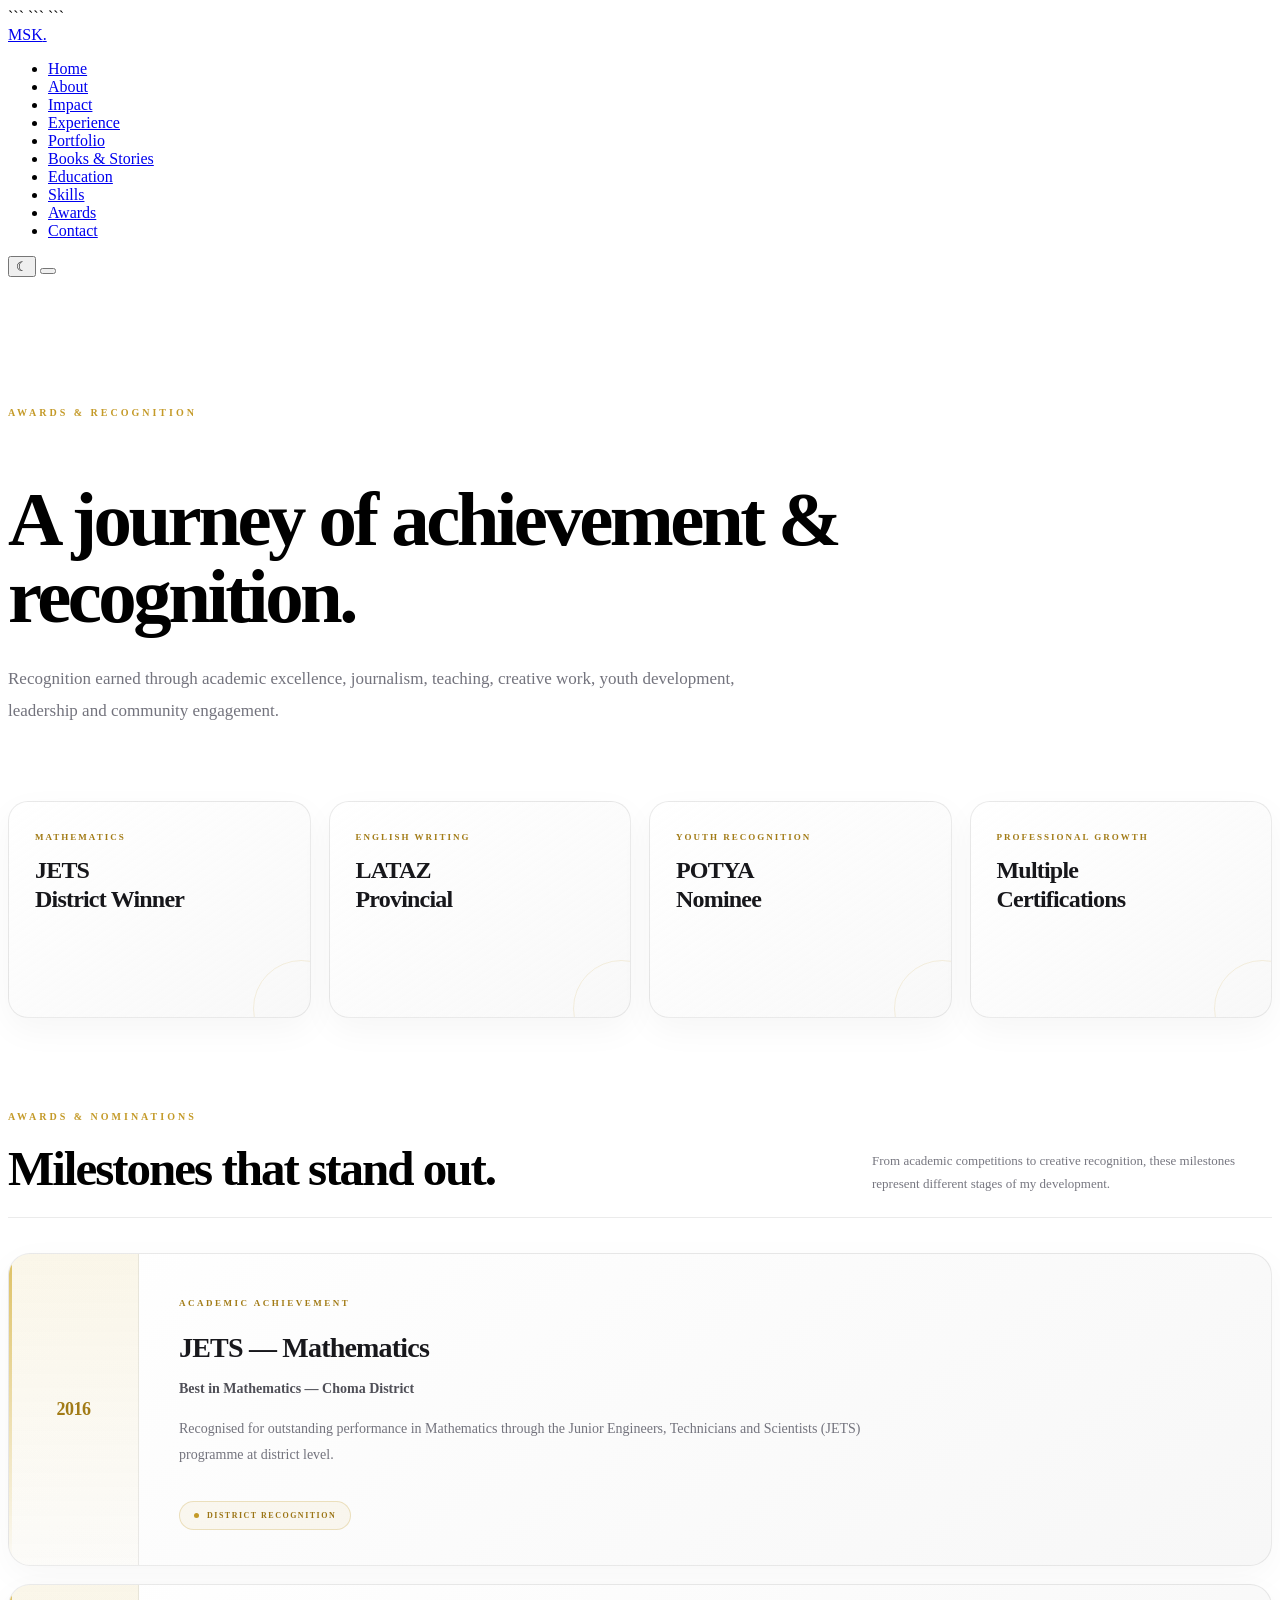
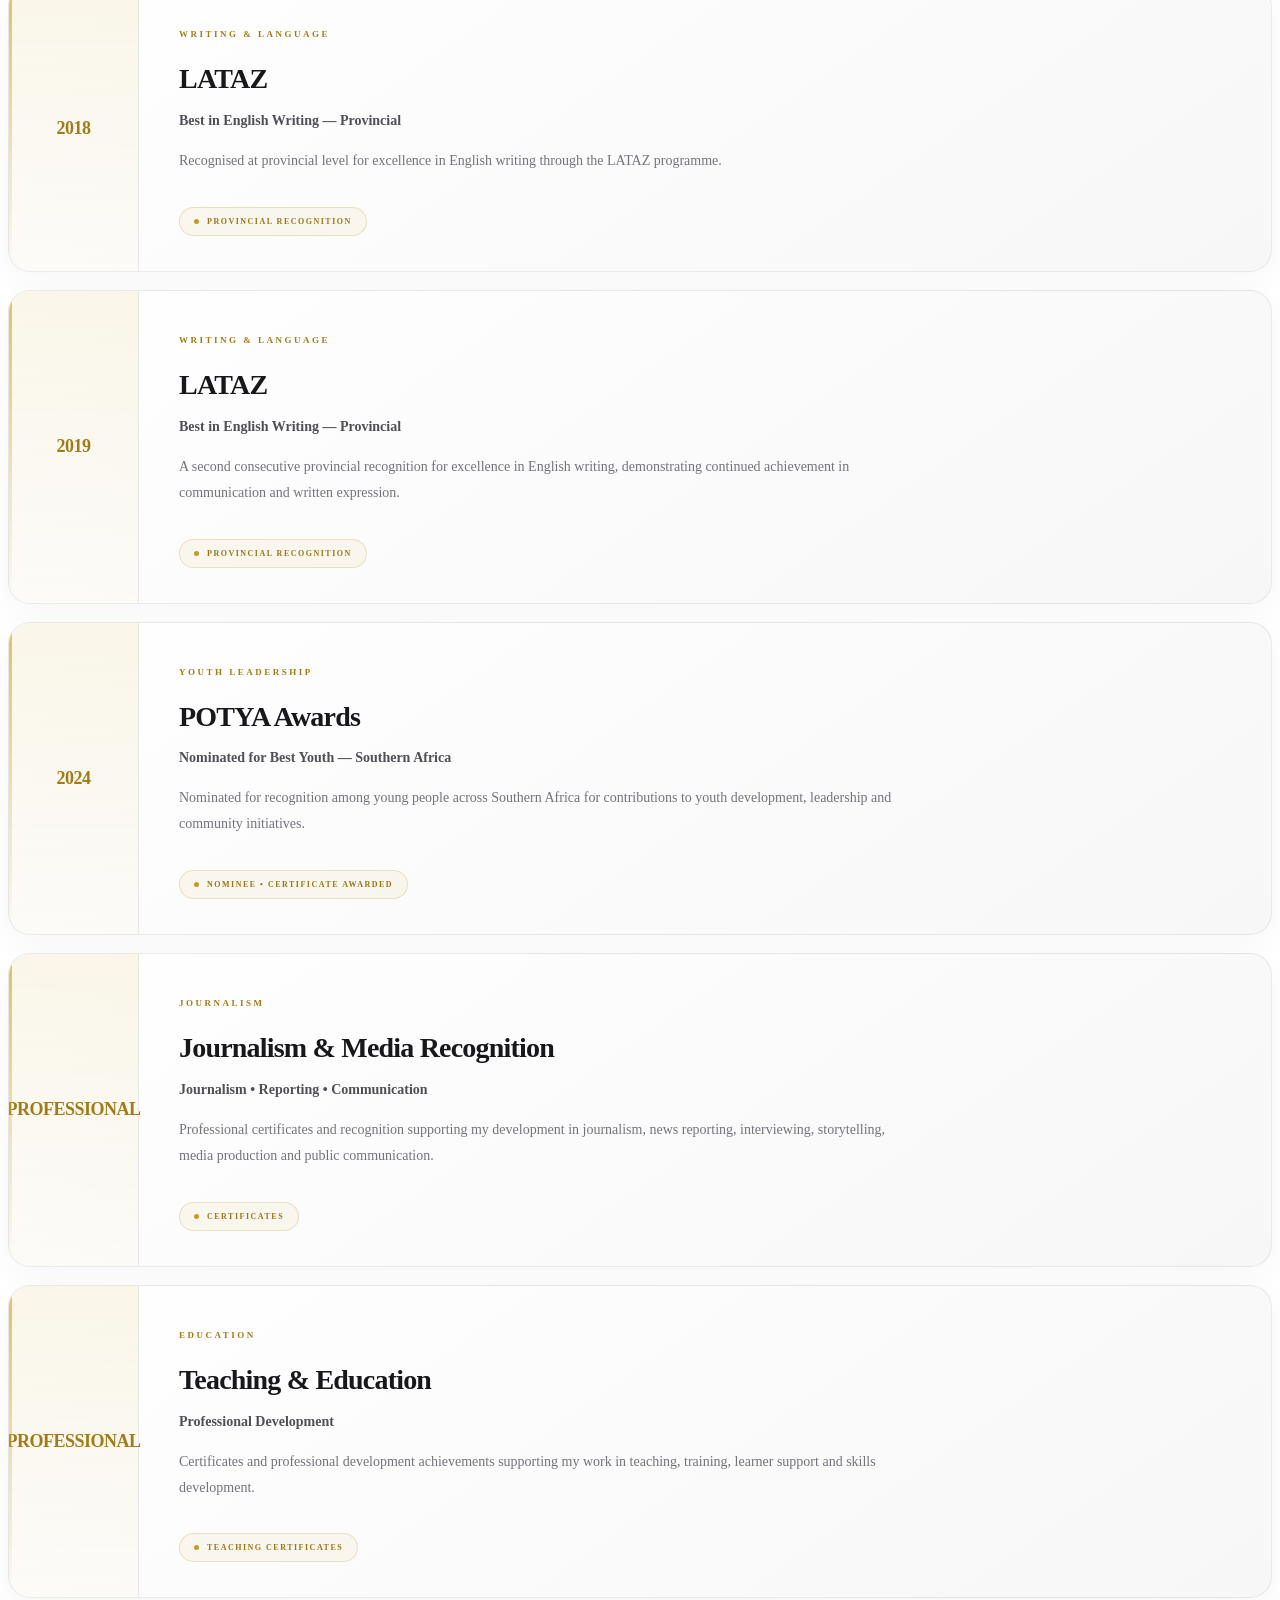
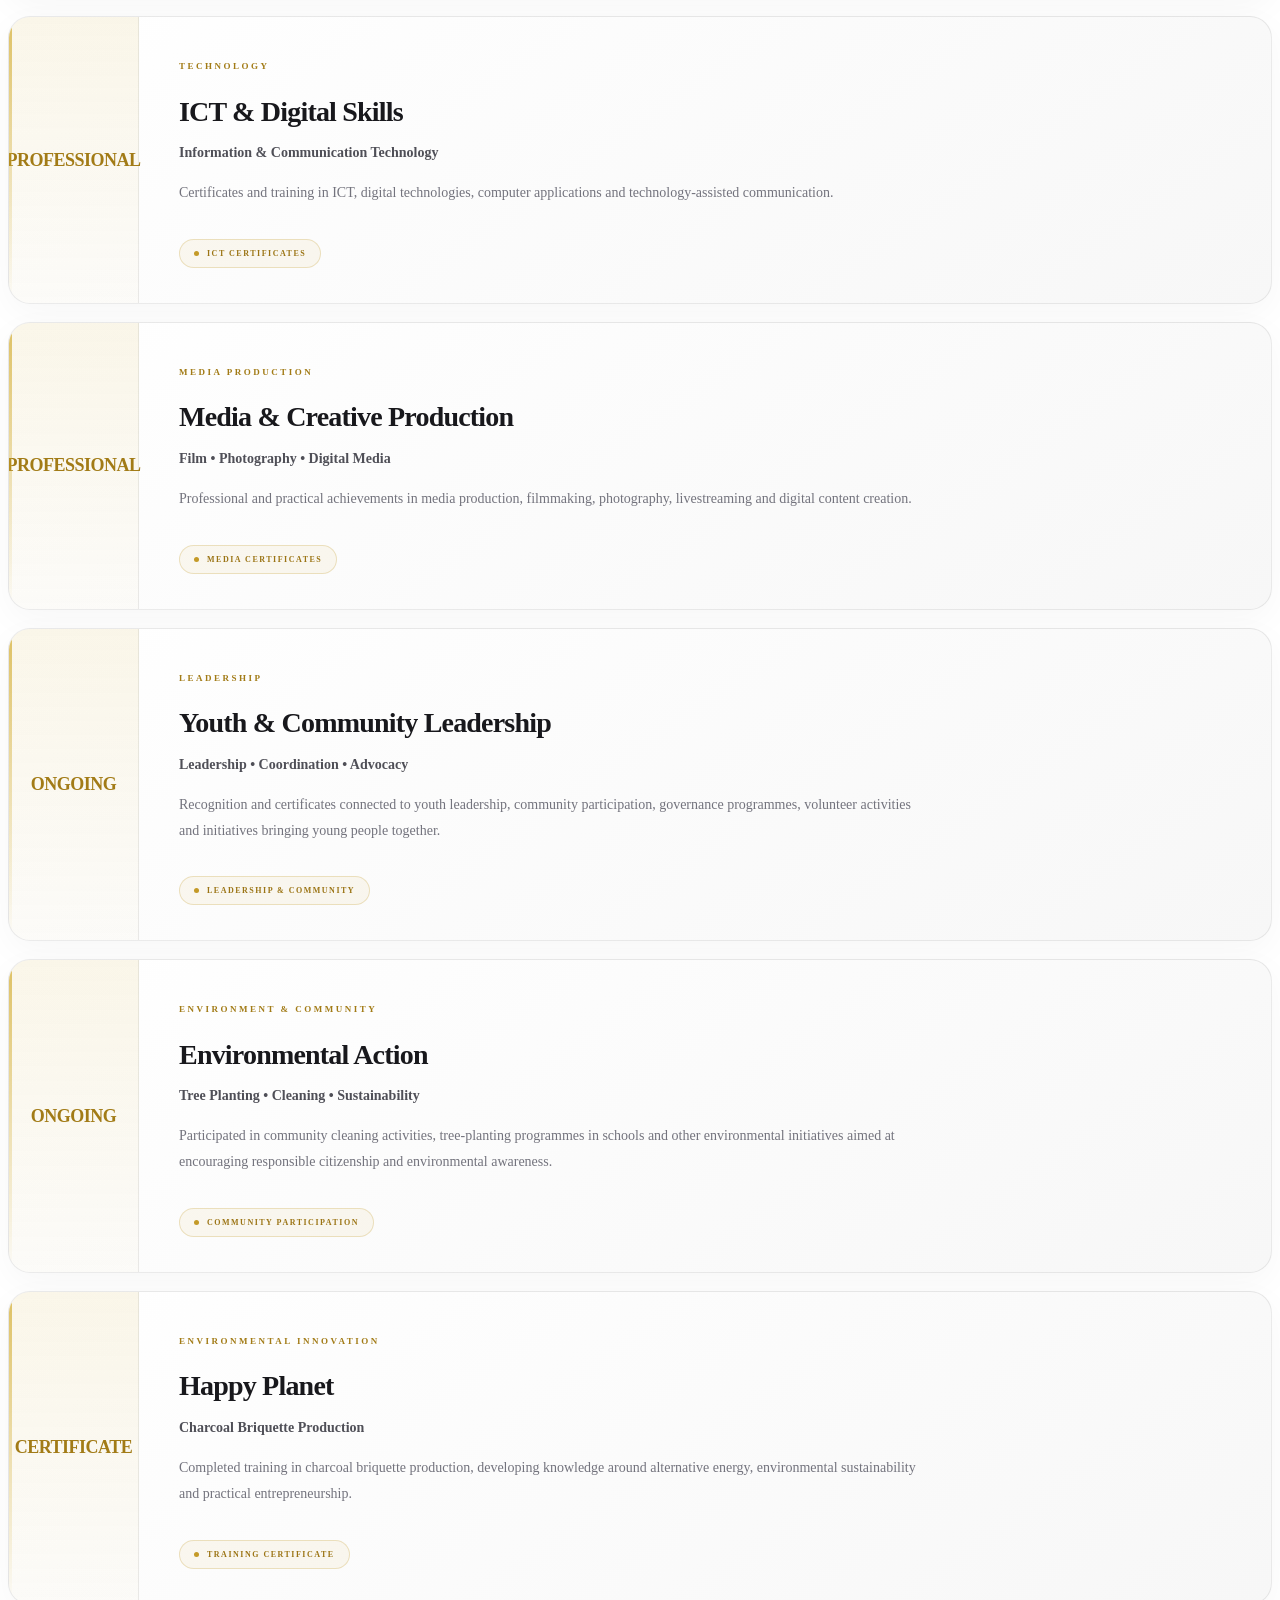
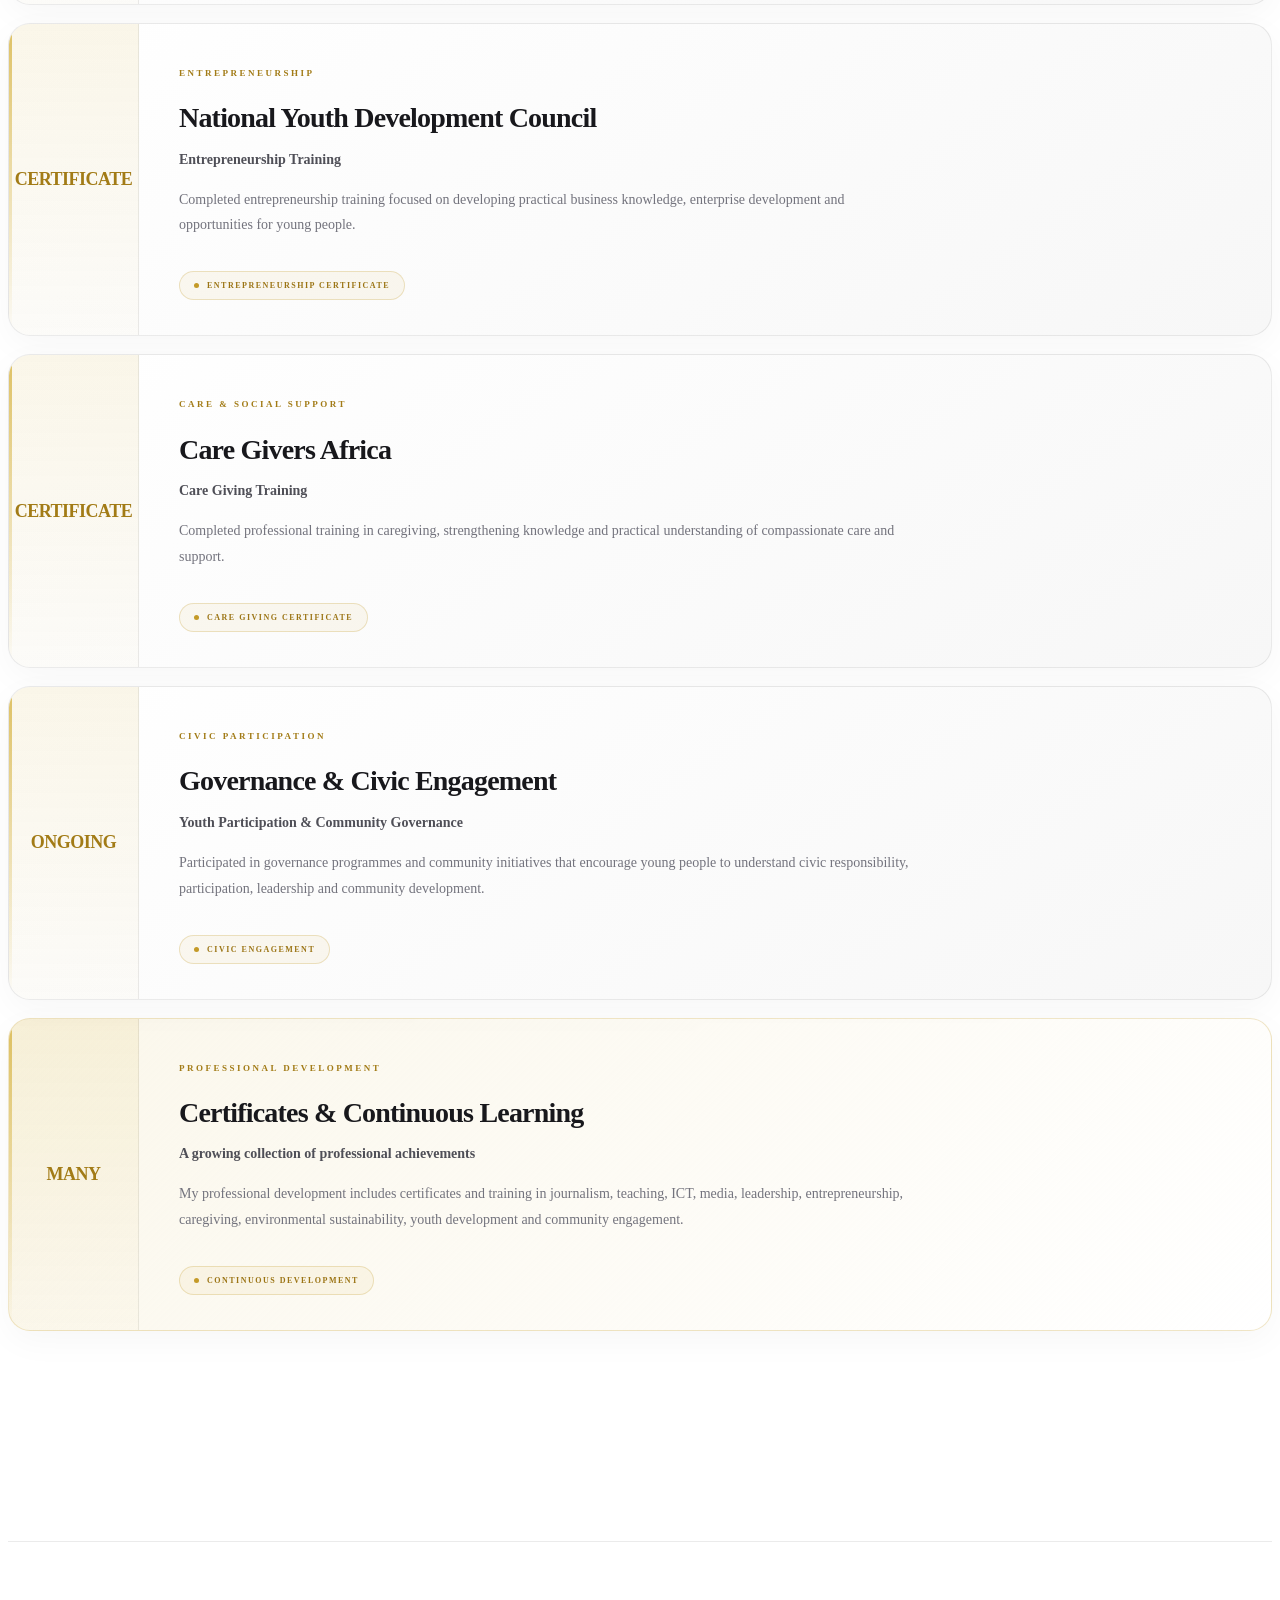
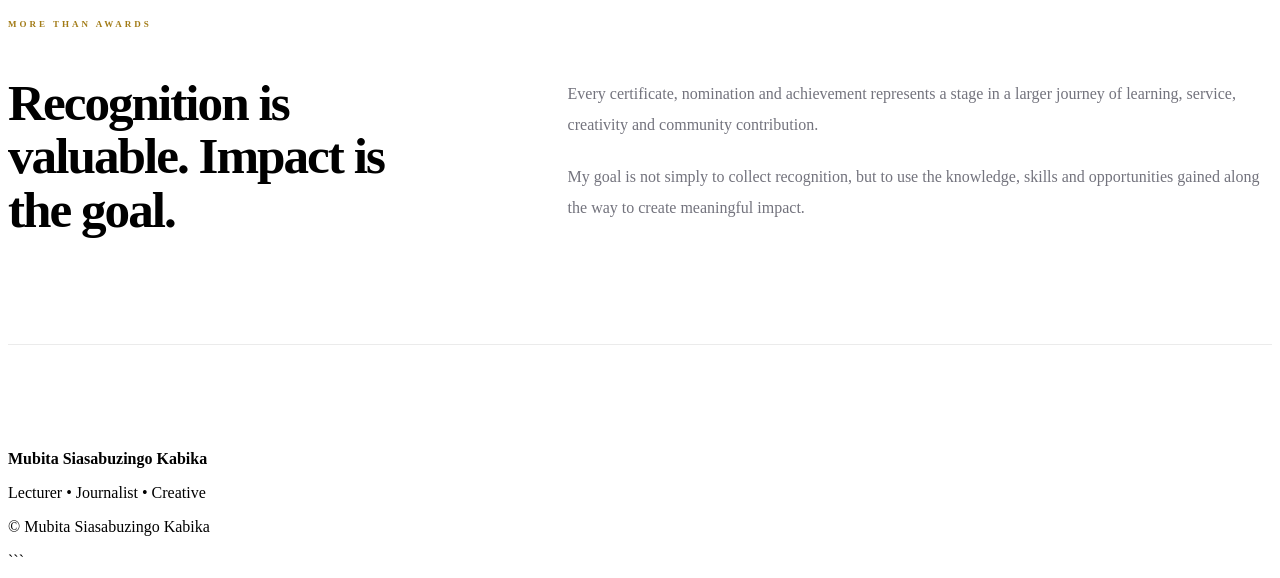
==== awards.html @ c1e5a8b1 "Add files via upload" ====
<!DOCTYPE html>

<html lang="en">

<head>

```
<meta charset="UTF-8">

<meta name="viewport" content="width=device-width, initial-scale=1.0">

<meta
    name="description"
    content="Awards, recognition, certifications and achievements of Mubita Siasabuzingo Kabika."
>

<meta
    name="author"
    content="Mubita Siasabuzingo Kabika"
>

<title>Awards & Recognition | Mubita Siasabuzingo Kabika</title>

<link rel="stylesheet" href="css/style.css">

<style>

    /* =====================================================
       AWARDS PAGE
    ===================================================== */

    .awards-page {
        padding-top: 120px;
        padding-bottom: 100px;
    }


    /* =====================================================
       INTRODUCTION
    ===================================================== */

    .awards-page .section-heading {
        max-width: 920px;
        margin-bottom: 75px;
    }

    .awards-page .section-label {
        color: #c49a28;
        font-size: 10px;
        font-weight: 800;
        letter-spacing: 3px;
        text-transform: uppercase;
        margin-bottom: 18px;
    }

    .awards-page h1 {
        max-width: 850px;
        font-size: clamp(46px, 6vw, 78px);
        line-height: 1;
        letter-spacing: -3.5px;
        margin-bottom: 28px;
    }

    .awards-page .page-intro {
        max-width: 730px;
        color: #73737d;
        font-size: 17px;
        line-height: 1.85;
    }


    /* =====================================================
       ACHIEVEMENT SUMMARY
    ===================================================== */

    .achievement-summary {
        display: grid;
        grid-template-columns: repeat(4, minmax(0, 1fr));
        gap: 18px;
        margin-bottom: 90px;
    }

    .achievement-stat {
        position: relative;
        overflow: hidden;
        padding: 30px 26px;
        min-height: 155px;

        border: 1px solid rgba(0, 0, 0, 0.08);
        border-radius: 20px;

        background:
            linear-gradient(
                145deg,
                rgba(255, 255, 255, 0.95),
                rgba(246, 246, 246, 0.75)
            );

        box-shadow: 0 12px 35px rgba(0, 0, 0, 0.04);

        transition:
            transform 0.35s ease,
            border-color 0.35s ease,
            box-shadow 0.35s ease;
    }

    .achievement-stat:hover {
        transform: translateY(-6px);

        border-color: rgba(196, 154, 40, 0.35);

        box-shadow: 0 20px 45px rgba(0, 0, 0, 0.08);
    }

    .achievement-stat::after {
        content: "";

        position: absolute;

        width: 95px;
        height: 95px;

        right: -40px;
        bottom: -40px;

        border-radius: 50%;

        border: 1px solid rgba(196, 154, 40, 0.14);
    }

    .achievement-stat span {
        display: block;

        color: #a27b16;

        font-size: 9px;
        font-weight: 800;

        letter-spacing: 2px;
        text-transform: uppercase;

        margin-bottom: 14px;
    }

    .achievement-stat strong {
        display: block;

        color: #17171b;

        font-size: 24px;
        line-height: 1.2;

        letter-spacing: -0.8px;
    }


    /* =====================================================
       SECTION HEADING
    ===================================================== */

    .award-section-heading {
        display: flex;

        justify-content: space-between;
        align-items: flex-end;

        gap: 35px;

        margin-bottom: 35px;
        padding-bottom: 22px;

        border-bottom: 1px solid rgba(0, 0, 0, 0.08);
    }

    .award-section-heading h2 {
        font-size: clamp(31px, 4vw, 49px);

        line-height: 1.05;
        letter-spacing: -2px;

        margin: 0;
    }

    .award-section-heading p {
        max-width: 400px;

        color: #777780;

        font-size: 13px;
        line-height: 1.7;

        margin: 0;
    }


    /* =====================================================
       AWARDS LIST
    ===================================================== */

    .awards-list {
        display: grid;

        gap: 18px;

        margin-bottom: 20px;
    }


    /* =====================================================
       AWARD CARD
    ===================================================== */

    .award-card {
        position: relative;

        display: grid;

        grid-template-columns: 130px 1fr;

        overflow: hidden;

        border: 1px solid rgba(0, 0, 0, 0.08);

        border-radius: 22px;

        background:
            linear-gradient(
                145deg,
                #ffffff,
                #f7f7f7
            );

        box-shadow:
            0 10px 35px rgba(0, 0, 0, 0.035);

        transition:
            transform 0.35s ease,
            border-color 0.35s ease,
            box-shadow 0.35s ease;
    }

    .award-card::before {
        content: "";

        position: absolute;

        top: 0;
        left: 0;

        width: 3px;
        height: 100%;

        background:
            linear-gradient(
                to bottom,
                #d4af37,
                transparent
            );

        opacity: 0.75;
    }

    .award-card:hover {
        transform: translateY(-5px);

        border-color: rgba(196, 154, 40, 0.35);

        box-shadow:
            0 22px 55px rgba(0, 0, 0, 0.09);
    }


    /* =====================================================
       YEAR
    ===================================================== */

    .award-year {
        display: flex;

        align-items: center;
        justify-content: center;

        min-height: 230px;

        padding: 25px;

        color: #a27b16;

        font-size: 18px;
        font-weight: 800;

        letter-spacing: -0.5px;

        text-align: center;

        border-right: 1px solid rgba(0, 0, 0, 0.07);

        background:
            linear-gradient(
                180deg,
                rgba(212, 175, 55, 0.11),
                rgba(212, 175, 55, 0.025)
            );
    }


    /* =====================================================
       AWARD CONTENT
    ===================================================== */

    .award-content {
        padding: 35px 40px;
    }

    .award-content .section-label {
        color: #a27b16;

        font-size: 9px;
        font-weight: 800;

        letter-spacing: 2.5px;
        text-transform: uppercase;

        margin-bottom: 13px;
    }

    .award-content h2 {
        color: #18181c;

        font-size: 28px;
        line-height: 1.2;

        letter-spacing: -0.8px;

        margin-bottom: 8px;
    }

    .award-content h3 {
        color: #4f4f57;

        font-size: 14px;
        font-weight: 650;

        line-height: 1.5;

        margin-bottom: 17px;
    }

    .award-content p:not(.section-label) {
        max-width: 740px;

        color: #73737d;

        font-size: 14px;
        line-height: 1.85;
    }


    /* =====================================================
       BADGE
    ===================================================== */

    .award-badge {
        display: inline-flex;

        align-items: center;
        gap: 8px;

        margin-top: 19px;
        padding: 9px 14px;

        border-radius: 50px;

        border: 1px solid rgba(196, 154, 40, 0.25);

        background: rgba(212, 175, 55, 0.07);

        color: #9b7414;

        font-size: 8px;
        font-weight: 800;

        letter-spacing: 1.5px;
        text-transform: uppercase;
    }

    .award-badge::before {
        content: "";

        width: 5px;
        height: 5px;

        border-radius: 50%;

        background: #c49a28;
    }


    /* =====================================================
       HIGHLIGHT CARD
    ===================================================== */

    .award-card-highlight {
        border-color: rgba(196, 154, 40, 0.25);

        background:
            linear-gradient(
                135deg,
                rgba(212, 175, 55, 0.10),
                #ffffff
            );
    }


    /* =====================================================
       ACHIEVEMENT STATEMENT
    ===================================================== */

    .achievement-statement {
        padding-top: 90px;
        padding-bottom: 105px;
    }

    .achievement-statement-inner {
        display: grid;

        grid-template-columns: 0.8fr 1.2fr;

        gap: 90px;

        padding: 65px 0;

        border-top: 1px solid rgba(0, 0, 0, 0.08);

        border-bottom: 1px solid rgba(0, 0, 0, 0.08);
    }

    .achievement-statement .section-label {
        color: #a27b16;

        font-size: 9px;
        font-weight: 800;

        letter-spacing: 3px;

        text-transform: uppercase;

        margin-bottom: 18px;
    }

    .achievement-statement h2 {
        max-width: 440px;

        font-size: clamp(35px, 4vw, 54px);

        line-height: 1.05;

        letter-spacing: -2px;
    }

    .achievement-statement-inner > div:last-child {
        align-self: center;
    }

    .achievement-statement-inner p {
        color: #73737d;

        font-size: 16px;
        line-height: 1.9;

        margin-bottom: 22px;
    }

    .achievement-statement-inner p:last-child {
        margin-bottom: 0;
    }


    /* =====================================================
       DARK MODE
    ===================================================== */

    body.dark-mode .awards-page .page-intro,
    body.dark-mode .award-section-heading p,
    body.dark-mode .achievement-statement-inner p {
        color: #a1a1aa;
    }

    body.dark-mode .achievement-stat {
        border-color: rgba(255, 255, 255, 0.08);

        background:
            linear-gradient(
                145deg,
                rgba(255, 255, 255, 0.055),
                rgba(255, 255, 255, 0.012)
            );

        box-shadow: none;
    }

    body.dark-mode .achievement-stat strong {
        color: #ffffff;
    }

    body.dark-mode .award-section-heading {
        border-bottom-color: rgba(255, 255, 255, 0.08);
    }

    body.dark-mode .award-card {
        border-color: rgba(255, 255, 255, 0.08);

        background:
            linear-gradient(
                145deg,
                rgba(255, 255, 255, 0.05),
                rgba(255, 255, 255, 0.012)
            );

        box-shadow: none;
    }

    body.dark-mode .award-card:hover {
        border-color: rgba(212, 175, 55, 0.35);

        box-shadow:
            0 20px 60px rgba(0, 0, 0, 0.25);
    }

    body.dark-mode .award-year {
        border-right-color: rgba(255, 255, 255, 0.07);

        background:
            linear-gradient(
                180deg,
                rgba(212, 175, 55, 0.09),
                rgba(212, 175, 55, 0.015)
            );
    }

    body.dark-mode .award-content h2 {
        color: #ffffff;
    }

    body.dark-mode .award-content h3 {
        color: #d7d7dc;
    }

    body.dark-mode .award-content p:not(.section-label) {
        color: #9999a3;
    }

    body.dark-mode .award-card-highlight {
        background:
            linear-gradient(
                135deg,
                rgba(212, 175, 55, 0.09),
                rgba(255, 255, 255, 0.025)
            );
    }

    body.dark-mode .achievement-statement-inner {
        border-color: rgba(255, 255, 255, 0.08);
    }


    /* =====================================================
       TABLET
    ===================================================== */

    @media (max-width: 950px) {

        .achievement-summary {
            grid-template-columns: repeat(2, minmax(0, 1fr));
        }

        .achievement-statement-inner {
            grid-template-columns: 1fr;

            gap: 40px;
        }

    }


    /* =====================================================
       MOBILE
    ===================================================== */

    @media (max-width: 680px) {

        .awards-page {
            padding-top: 80px;
            padding-bottom: 60px;
        }

        .awards-page .section-heading {
            margin-bottom: 55px;
        }

        .awards-page h1 {
            font-size: 44px;
            line-height: 1.05;
            letter-spacing: -2.5px;
        }

        .awards-page .page-intro {
            font-size: 15px;
            line-height: 1.8;
        }


        /* Summary */

        .achievement-summary {
            grid-template-columns: 1fr;

            gap: 14px;

            margin-bottom: 65px;
        }

        .achievement-stat {
            min-height: auto;
        }


        /* Section heading */

        .award-section-heading {
            display: block;

            margin-bottom: 25px;
        }

        .award-section-heading h2 {
            font-size: 34px;
        }

        .award-section-heading p {
            margin-top: 15px;
        }


        /* Cards */

        .award-card {
            grid-template-columns: 1fr;

            border-radius: 18px;
        }

        .award-year {
            min-height: auto;

            justify-content: flex-start;

            padding: 17px 25px;

            text-align: left;

            border-right: none;

            border-bottom:
                1px solid rgba(0, 0, 0, 0.07);
        }

        body.dark-mode .award-year {
            border-bottom-color:
                rgba(255, 255, 255, 0.07);
        }

        .award-content {
            padding: 28px 25px;
        }

        .award-content h2 {
            font-size: 24px;
        }

        .award-content h3 {
            font-size: 13px;
        }

        .award-content p:not(.section-label) {
            font-size: 14px;
            line-height: 1.8;
        }


        /* Statement */

        .achievement-statement {
            padding-top: 60px;
            padding-bottom: 70px;
        }

        .achievement-statement-inner {
            padding: 45px 0;

            gap: 35px;
        }

    }


    /* =====================================================
       SMALL PHONES
    ===================================================== */

    @media (max-width: 480px) {

        .awards-page h1 {
            font-size: 39px;
        }

        .awards-page .section-label {
            font-size: 9px;
            letter-spacing: 2.5px;
        }

        .achievement-stat {
            padding: 27px 22px;
        }

        .achievement-stat strong {
            font-size: 22px;
        }

        .award-content {
            padding: 25px 21px;
        }

        .award-content h2 {
            font-size: 22px;
        }

        .award-content p:not(.section-label) {
            font-size: 13px;
        }

        .award-badge {
            max-width: 100%;
            font-size: 7px;
        }

        .achievement-statement h2 {
            font-size: 37px;
        }

        .achievement-statement-inner p {
            font-size: 14px;
        }

    }

</style>
```

</head>

<body>

```
<!-- =====================================================
     HEADER / NAVIGATION
===================================================== -->

<header class="header">

    <nav class="navbar">

        <a href="index.html" class="logo">
            MSK<span>.</span>
        </a>


        <ul class="nav-links" id="navLinks">

            <li>
                <a href="index.html">
                    Home
                </a>
            </li>

            <li>
                <a href="about.html">
                    About
                </a>
            </li>

            <li>
                <a href="impact.html">
                    Impact
                </a>
            </li>

            <li>
                <a href="experience.html">
                    Experience
                </a>
            </li>

            <li>
                <a href="portfolio.html">
                    Portfolio
                </a>
            </li>

            <li>
                <a href="books.html">
                    Books &amp; Stories
                </a>
            </li>

            <li>
                <a href="education.html">
                    Education
                </a>
            </li>

            <li>
                <a href="skills.html">
                    Skills
                </a>
            </li>

            <li>
                <a
                    href="awards.html"
                    class="active"
                >
                    Awards
                </a>
            </li>

            <li>
                <a href="contact.html">
                    Contact
                </a>
            </li>

        </ul>


        <!-- DARK / LIGHT MODE -->

        <button
            id="themeToggle"
            class="theme-toggle"
            type="button"
            aria-label="Switch to dark mode"
            title="Switch to dark mode"
        >

            <span
                id="themeIcon"
                aria-hidden="true"
            >☾</span>

        </button>


        <!-- MOBILE MENU -->

        <button
            class="menu-toggle"
            id="menuToggle"
            type="button"
            aria-label="Open navigation menu"
            aria-expanded="false"
        >

            <span></span>
            <span></span>
            <span></span>

        </button>

    </nav>

</header>



<!-- =====================================================
     MAIN CONTENT
===================================================== -->

<main>


    <!-- =================================================
         AWARDS INTRO
    ================================================== -->

    <section class="section awards-page">

        <div class="section-heading">

            <p class="section-label">
                AWARDS &amp; RECOGNITION
            </p>

            <h1>
                A journey of
                achievement &amp; recognition.
            </h1>

            <p class="page-intro">
                Recognition earned through academic
                excellence, journalism, teaching, creative
                work, youth development, leadership and
                community engagement.
            </p>

        </div>


        <!-- ACHIEVEMENT SUMMARY -->

        <div class="achievement-summary">

            <div class="achievement-stat">

                <span>
                    Mathematics
                </span>

                <strong>
                    JETS
                    <br>
                    District Winner
                </strong>

            </div>


            <div class="achievement-stat">

                <span>
                    English Writing
                </span>

                <strong>
                    LATAZ
                    <br>
                    Provincial
                </strong>

            </div>


            <div class="achievement-stat">

                <span>
                    Youth Recognition
                </span>

                <strong>
                    POTYA
                    <br>
                    Nominee
                </strong>

            </div>


            <div class="achievement-stat">

                <span>
                    Professional Growth
                </span>

                <strong>
                    Multiple
                    <br>
                    Certifications
                </strong>

            </div>

        </div>


        <!-- AWARDS SECTION HEADING -->

        <div class="award-section-heading">

            <div>

                <p class="section-label">
                    AWARDS &amp; NOMINATIONS
                </p>

                <h2>
                    Milestones that stand out.
                </h2>

            </div>

            <p>
                From academic competitions to creative
                recognition, these milestones represent
                different stages of my development.
            </p>

        </div>


        <!-- AWARDS -->

        <div class="awards-list">


            <!-- JETS -->

            <article class="award-card">

                <div class="award-year">
                    2016
                </div>

                <div class="award-content">

                    <p class="section-label">
                        ACADEMIC ACHIEVEMENT
                    </p>

                    <h2>
                        JETS — Mathematics
                    </h2>

                    <h3>
                        Best in Mathematics — Choma District
                    </h3>

                    <p>
                        Recognised for outstanding performance
                        in Mathematics through the Junior
                        Engineers, Technicians and Scientists
                        (JETS) programme at district level.
                    </p>

                    <div class="award-badge">
                        District Recognition
                    </div>

                </div>

            </article>


            <!-- LATAZ 2018 -->

            <article class="award-card">

                <div class="award-year">
                    2018
                </div>

                <div class="award-content">

                    <p class="section-label">
                        WRITING &amp; LANGUAGE
                    </p>

                    <h2>
                        LATAZ
                    </h2>

                    <h3>
                        Best in English Writing — Provincial
                    </h3>

                    <p>
                        Recognised at provincial level for
                        excellence in English writing through
                        the LATAZ programme.
                    </p>

                    <div class="award-badge">
                        Provincial Recognition
                    </div>

                </div>

            </article>


            <!-- LATAZ 2019 -->

            <article class="award-card">

                <div class="award-year">
                    2019
                </div>

                <div class="award-content">

                    <p class="section-label">
                        WRITING &amp; LANGUAGE
                    </p>

                    <h2>
                        LATAZ
                    </h2>

                    <h3>
                        Best in English Writing — Provincial
                    </h3>

                    <p>
                        A second consecutive provincial
                        recognition for excellence in English
                        writing, demonstrating continued
                        achievement in communication and
                        written expression.
                    </p>

                    <div class="award-badge">
                        Provincial Recognition
                    </div>

                </div>

            </article>


            <!-- POTYA -->

            <article class="award-card">

                <div class="award-year">
                    2024
                </div>

                <div class="award-content">

                    <p class="section-label">
                        YOUTH LEADERSHIP
                    </p>

                    <h2>
                        POTYA Awards
                    </h2>

                    <h3>
                        Nominated for Best Youth — Southern Africa
                    </h3>

                    <p>
                        Nominated for recognition among young
                        people across Southern Africa for
                        contributions to youth development,
                        leadership and community initiatives.
                    </p>

                    <div class="award-badge">
                        Nominee • Certificate Awarded
                    </div>

                </div>

            </article>


            <!-- JOURNALISM -->

            <article class="award-card">

                <div class="award-year">
                    PROFESSIONAL
                </div>

                <div class="award-content">

                    <p class="section-label">
                        JOURNALISM
                    </p>

                    <h2>
                        Journalism &amp; Media Recognition
                    </h2>

                    <h3>
                        Journalism • Reporting • Communication
                    </h3>

                    <p>
                        Professional certificates and
                        recognition supporting my development
                        in journalism, news reporting,
                        interviewing, storytelling, media
                        production and public communication.
                    </p>

                    <div class="award-badge">
                        Certificates
                    </div>

                </div>

            </article>


            <!-- TEACHING -->

            <article class="award-card">

                <div class="award-year">
                    PROFESSIONAL
                </div>

                <div class="award-content">

                    <p class="section-label">
                        EDUCATION
                    </p>

                    <h2>
                        Teaching &amp; Education
                    </h2>

                    <h3>
                        Professional Development
                    </h3>

                    <p>
                        Certificates and professional
                        development achievements supporting
                        my work in teaching, training,
                        learner support and skills development.
                    </p>

                    <div class="award-badge">
                        Teaching Certificates
                    </div>

                </div>

            </article>


            <!-- ICT -->

            <article class="award-card">

                <div class="award-year">
                    PROFESSIONAL
                </div>

                <div class="award-content">

                    <p class="section-label">
                        TECHNOLOGY
                    </p>

                    <h2>
                        ICT &amp; Digital Skills
                    </h2>

                    <h3>
                        Information &amp; Communication Technology
                    </h3>

                    <p>
                        Certificates and training in ICT,
                        digital technologies, computer
                        applications and technology-assisted
                        communication.
                    </p>

                    <div class="award-badge">
                        ICT Certificates
                    </div>

                </div>

            </article>


            <!-- MEDIA -->

            <article class="award-card">

                <div class="award-year">
                    PROFESSIONAL
                </div>

                <div class="award-content">

                    <p class="section-label">
                        MEDIA PRODUCTION
                    </p>

                    <h2>
                        Media &amp; Creative Production
                    </h2>

                    <h3>
                        Film • Photography • Digital Media
                    </h3>

                    <p>
                        Professional and practical
                        achievements in media production,
                        filmmaking, photography,
                        livestreaming and digital content
                        creation.
                    </p>

                    <div class="award-badge">
                        Media Certificates
                    </div>

                </div>

            </article>


            <!-- LEADERSHIP -->

            <article class="award-card">

                <div class="award-year">
                    ONGOING
                </div>

                <div class="award-content">

                    <p class="section-label">
                        LEADERSHIP
                    </p>

                    <h2>
                        Youth &amp; Community Leadership
                    </h2>

                    <h3>
                        Leadership • Coordination • Advocacy
                    </h3>

                    <p>
                        Recognition and certificates connected
                        to youth leadership, community
                        participation, governance programmes,
                        volunteer activities and initiatives
                        bringing young people together.
                    </p>

                    <div class="award-badge">
                        Leadership &amp; Community
                    </div>

                </div>

            </article>


            <!-- ENVIRONMENT -->

            <article class="award-card">

                <div class="award-year">
                    ONGOING
                </div>

                <div class="award-content">

                    <p class="section-label">
                        ENVIRONMENT &amp; COMMUNITY
                    </p>

                    <h2>
                        Environmental Action
                    </h2>

                    <h3>
                        Tree Planting • Cleaning • Sustainability
                    </h3>

                    <p>
                        Participated in community cleaning
                        activities, tree-planting programmes
                        in schools and other environmental
                        initiatives aimed at encouraging
                        responsible citizenship and
                        environmental awareness.
                    </p>

                    <div class="award-badge">
                        Community Participation
                    </div>

                </div>

            </article>


            <!-- HAPPY PLANET -->

            <article class="award-card">

                <div class="award-year">
                    CERTIFICATE
                </div>

                <div class="award-content">

                    <p class="section-label">
                        ENVIRONMENTAL INNOVATION
                    </p>

                    <h2>
                        Happy Planet
                    </h2>

                    <h3>
                        Charcoal Briquette Production
                    </h3>

                    <p>
                        Completed training in charcoal
                        briquette production, developing
                        knowledge around alternative energy,
                        environmental sustainability and
                        practical entrepreneurship.
                    </p>

                    <div class="award-badge">
                        Training Certificate
                    </div>

                </div>

            </article>


            <!-- NYDC -->

            <article class="award-card">

                <div class="award-year">
                    CERTIFICATE
                </div>

                <div class="award-content">

                    <p class="section-label">
                        ENTREPRENEURSHIP
                    </p>

                    <h2>
                        National Youth Development Council
                    </h2>

                    <h3>
                        Entrepreneurship Training
                    </h3>

                    <p>
                        Completed entrepreneurship training
                        focused on developing practical
                        business knowledge, enterprise
                        development and opportunities for
                        young people.
                    </p>

                    <div class="award-badge">
                        Entrepreneurship Certificate
                    </div>

                </div>

            </article>


            <!-- CARE GIVERS AFRICA -->

            <article class="award-card">

                <div class="award-year">
                    CERTIFICATE
                </div>

                <div class="award-content">

                    <p class="section-label">
                        CARE &amp; SOCIAL SUPPORT
                    </p>

                    <h2>
                        Care Givers Africa
                    </h2>

                    <h3>
                        Care Giving Training
                    </h3>

                    <p>
                        Completed professional training in
                        caregiving, strengthening knowledge
                        and practical understanding of
                        compassionate care and support.
                    </p>

                    <div class="award-badge">
                        Care Giving Certificate
                    </div>

                </div>

            </article>


            <!-- GOVERNANCE -->

            <article class="award-card">

                <div class="award-year">
                    ONGOING
                </div>

                <div class="award-content">

                    <p class="section-label">
                        CIVIC PARTICIPATION
                    </p>

                    <h2>
                        Governance &amp; Civic Engagement
                    </h2>

                    <h3>
                        Youth Participation &amp; Community Governance
                    </h3>

                    <p>
                        Participated in governance programmes
                        and community initiatives that
                        encourage young people to understand
                        civic responsibility, participation,
                        leadership and community development.
                    </p>

                    <div class="award-badge">
                        Civic Engagement
                    </div>

                </div>

            </article>


            <!-- CONTINUOUS LEARNING -->

            <article class="award-card award-card-highlight">

                <div class="award-year">
                    MANY
                </div>

                <div class="award-content">

                    <p class="section-label">
                        PROFESSIONAL DEVELOPMENT
                    </p>

                    <h2>
                        Certificates &amp; Continuous Learning
                    </h2>

                    <h3>
                        A growing collection of professional
                        achievements
                    </h3>

                    <p>
                        My professional development includes
                        certificates and training in journalism,
                        teaching, ICT, media, leadership,
                        entrepreneurship, caregiving,
                        environmental sustainability,
                        youth development and community
                        engagement.
                    </p>

                    <div class="award-badge">
                        Continuous Development
                    </div>

                </div>

            </article>

        </div>

    </section>


    <!-- =================================================
         ACHIEVEMENT STATEMENT
    ================================================== -->

    <section class="section achievement-statement">

        <div class="achievement-statement-inner">

            <div>

                <p class="section-label">
                    MORE THAN AWARDS
                </p>

                <h2>
                    Recognition is valuable.
                    Impact is the goal.
                </h2>

            </div>


            <div>

                <p>
                    Every certificate, nomination and
                    achievement represents a stage in a
                    larger journey of learning, service,
                    creativity and community contribution.
                </p>

                <p>
                    My goal is not simply to collect
                    recognition, but to use the knowledge,
                    skills and opportunities gained along
                    the way to create meaningful impact.
                </p>

            </div>

        </div>

    </section>

</main>


<!-- =====================================================
     FOOTER
===================================================== -->

<footer class="footer">

    <div>

        <strong>
            Mubita Siasabuzingo Kabika
        </strong>

        <p>
            Lecturer • Journalist • Creative
        </p>

    </div>

    <p>

        ©
        <span id="year"></span>
        Mubita Siasabuzingo Kabika

    </p>

</footer>


<!-- =====================================================
     JAVASCRIPT
===================================================== -->

<script src="js/script.js"></script>
```

</body>

</html>
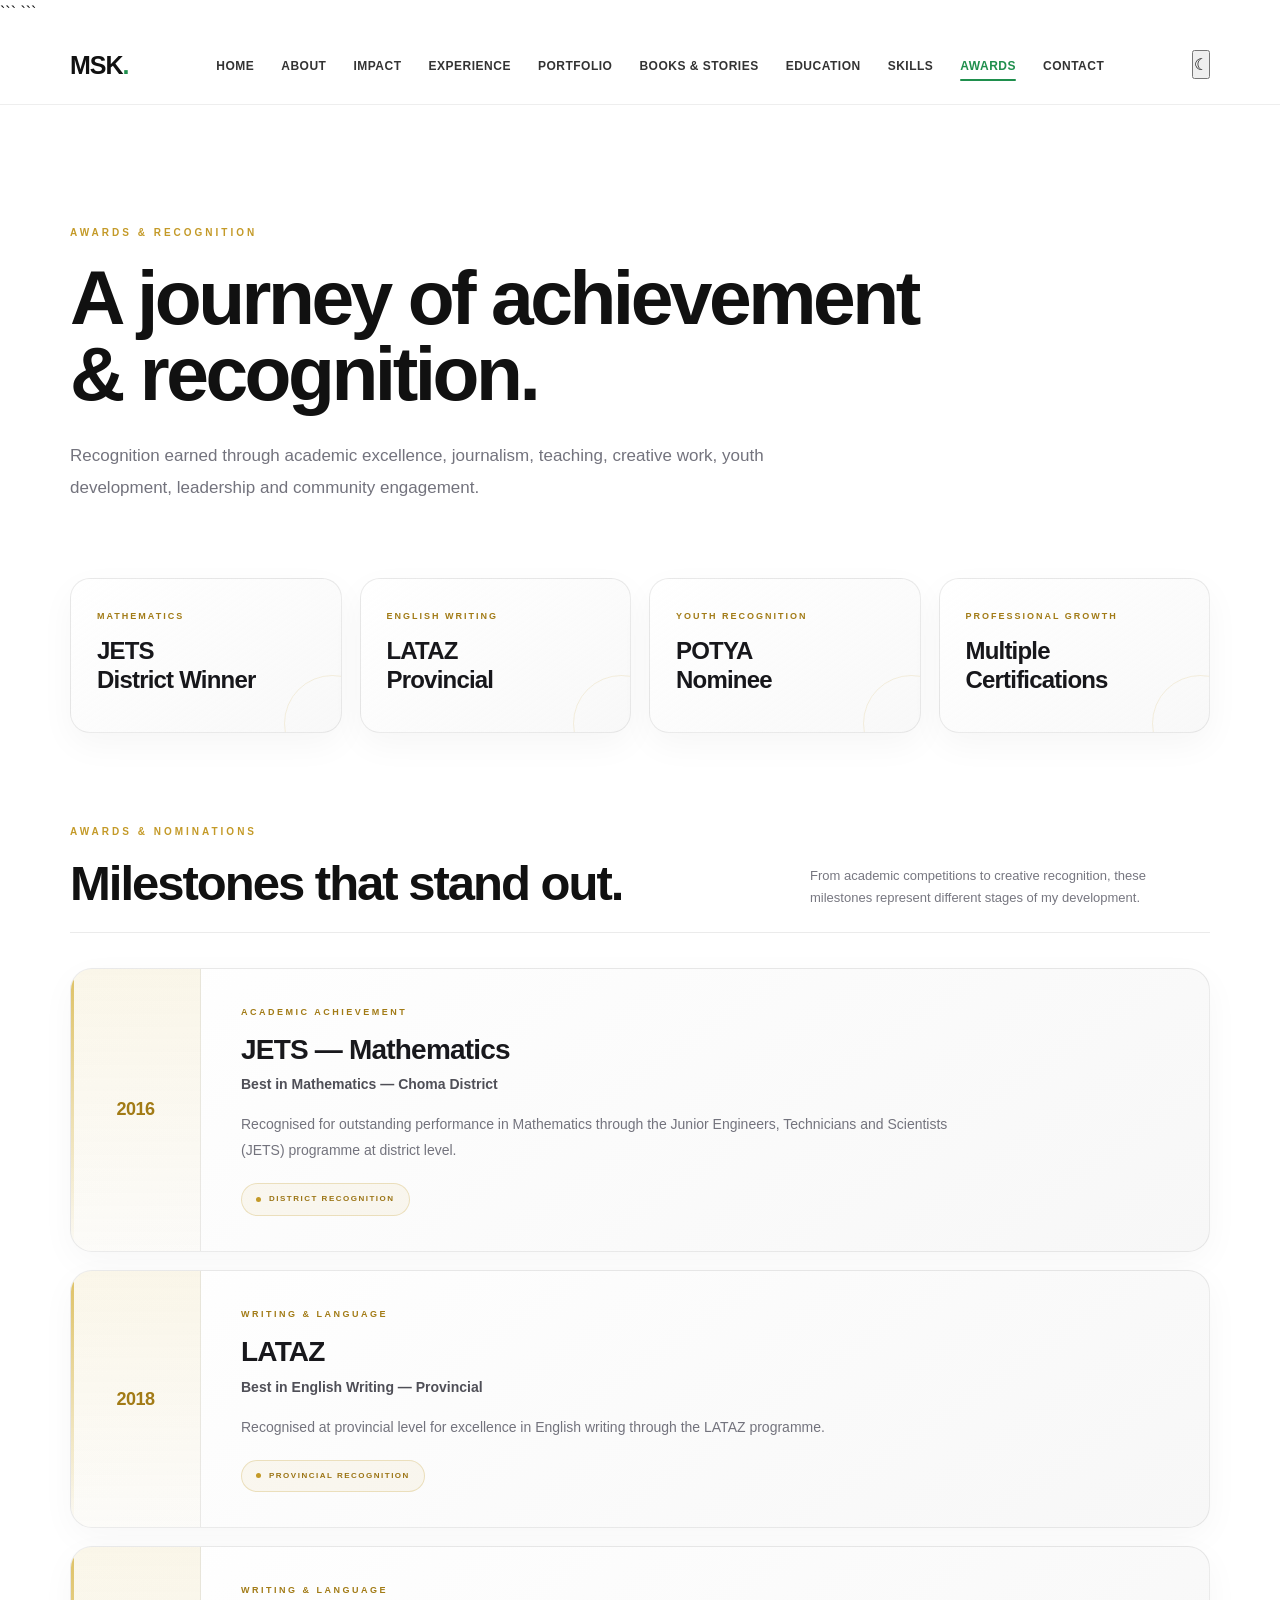
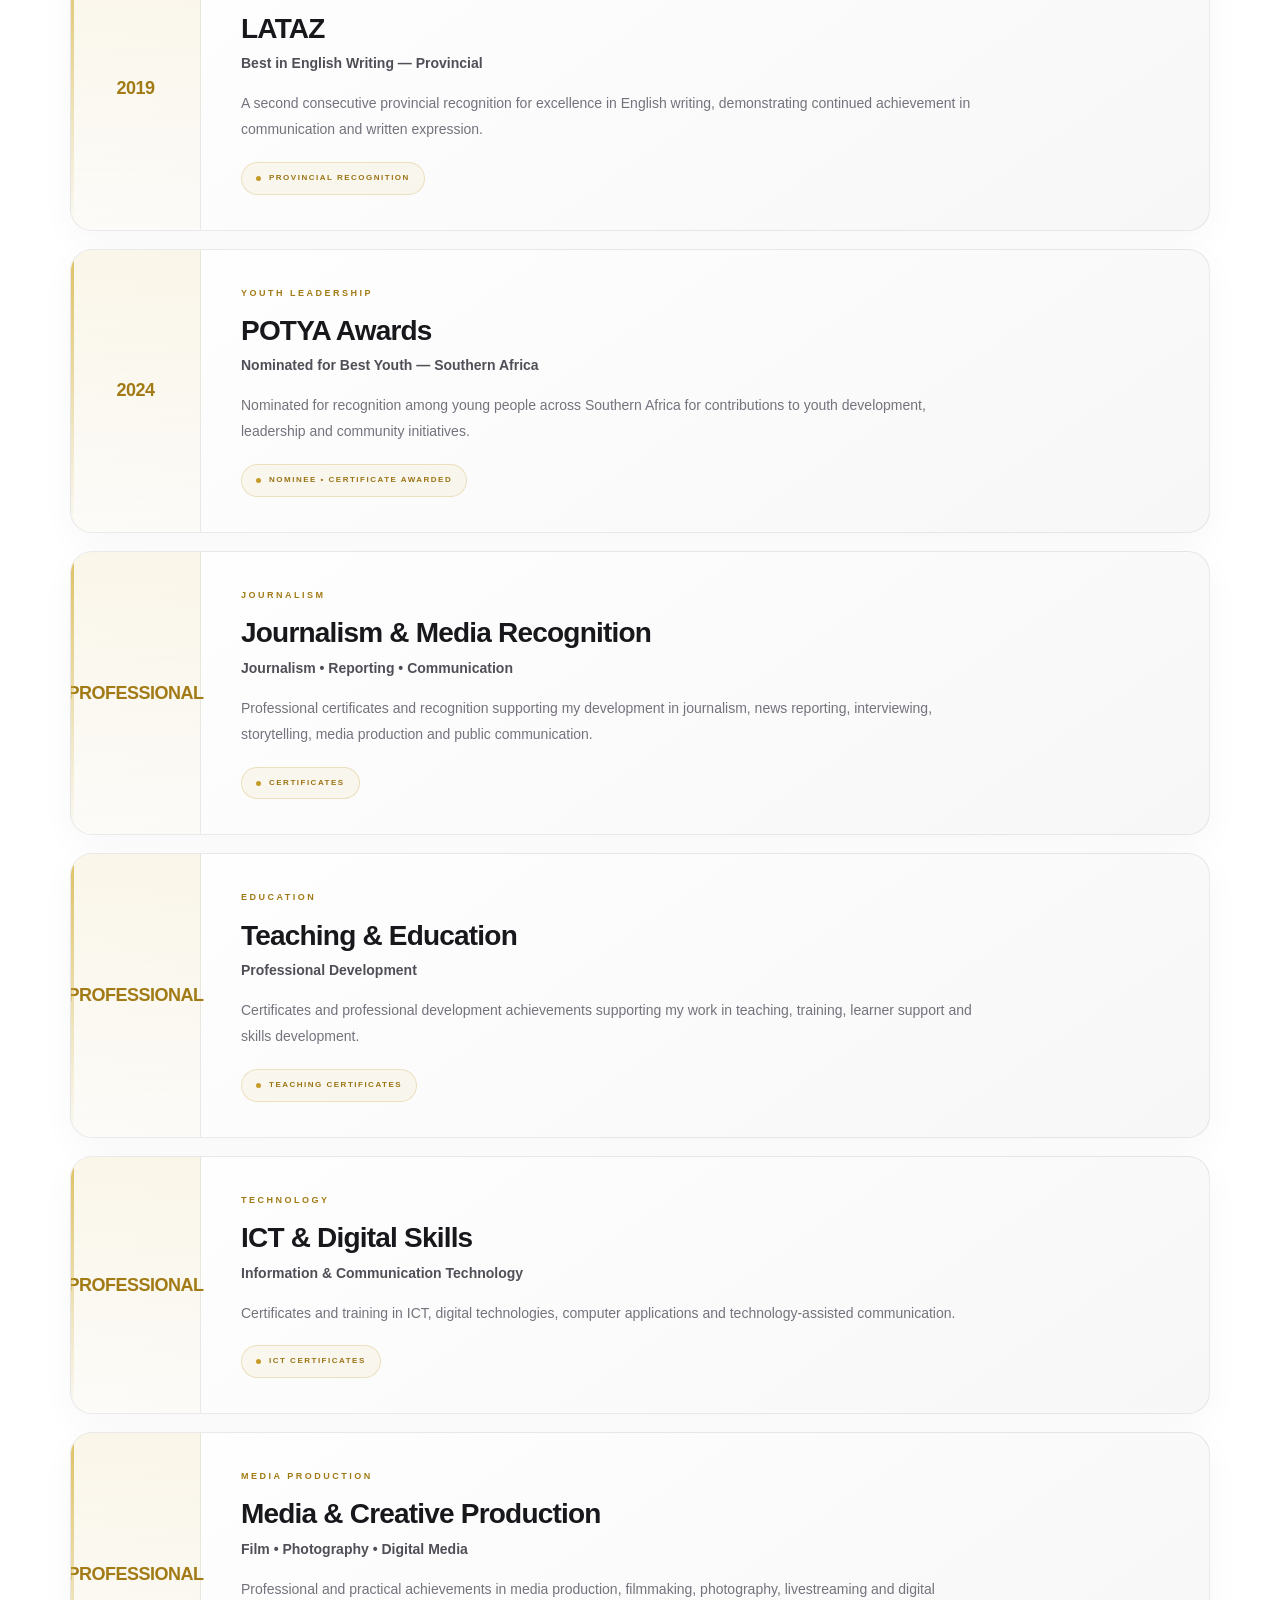
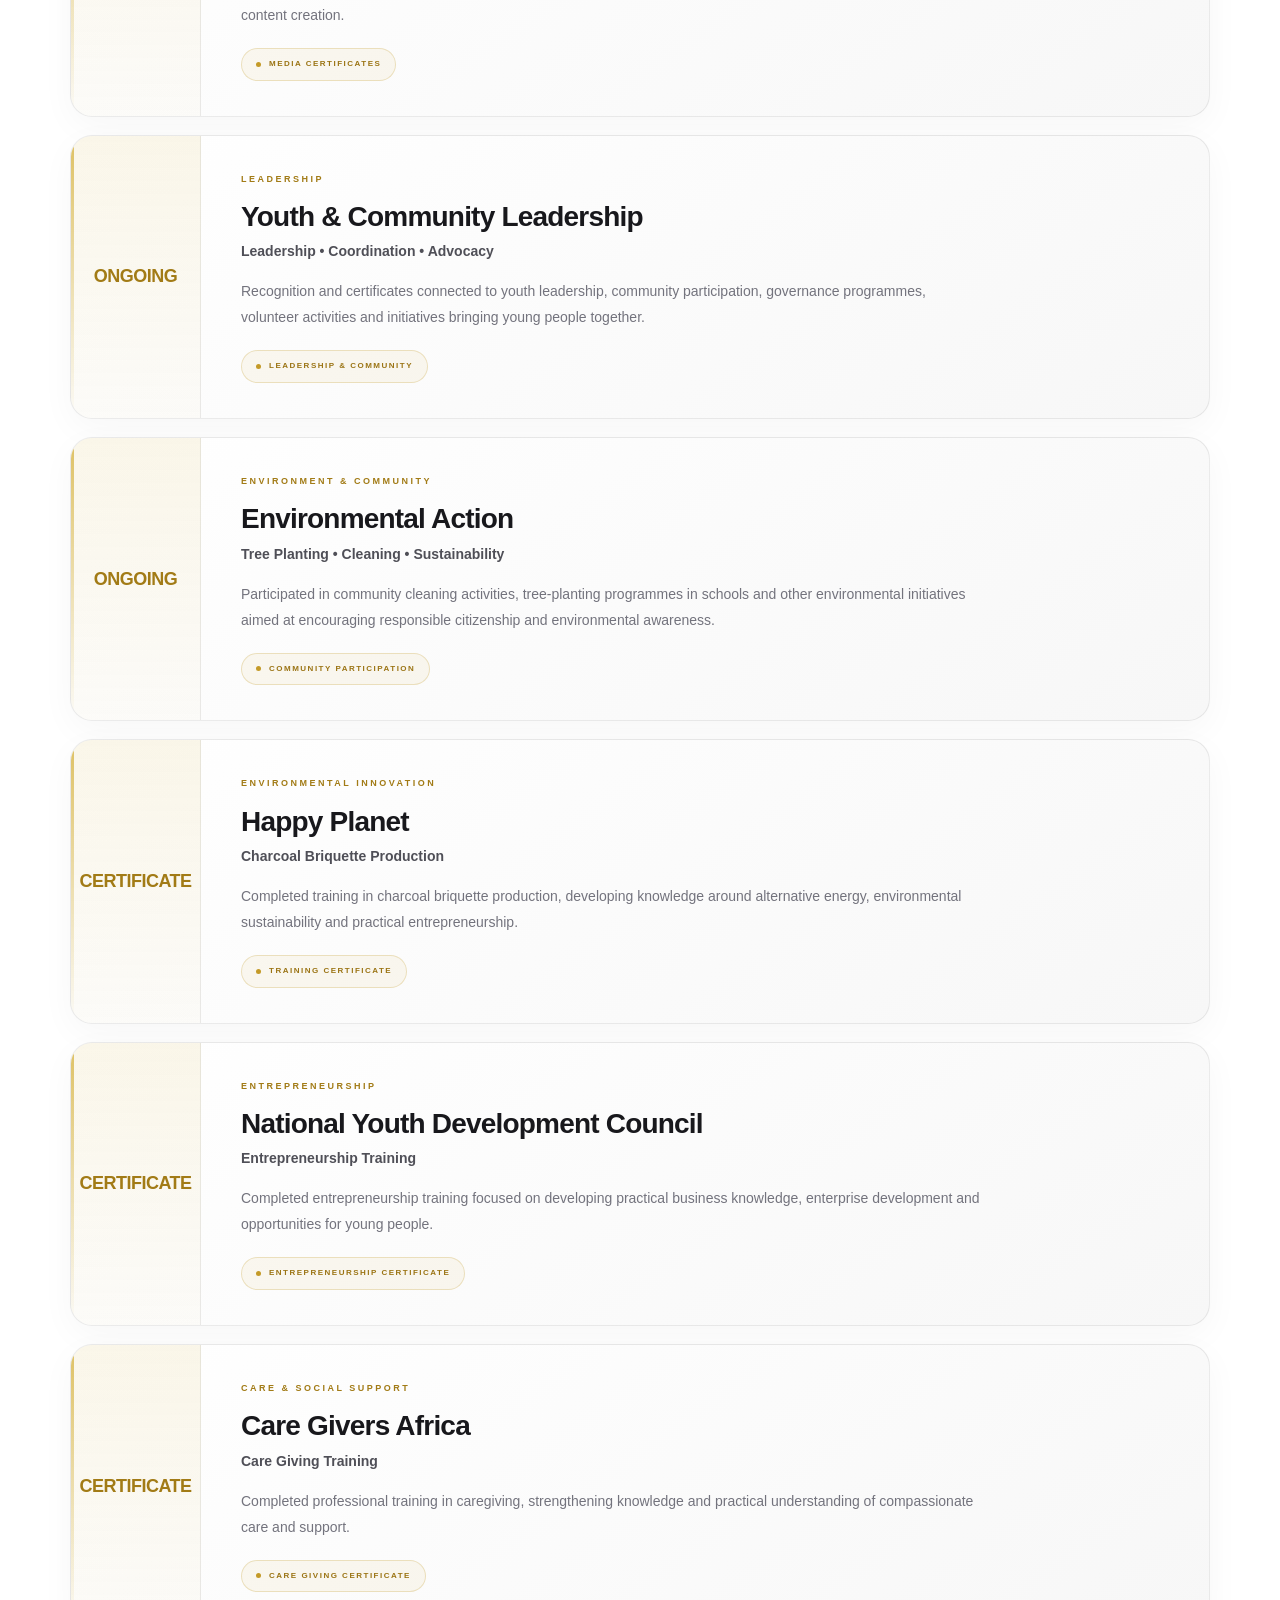
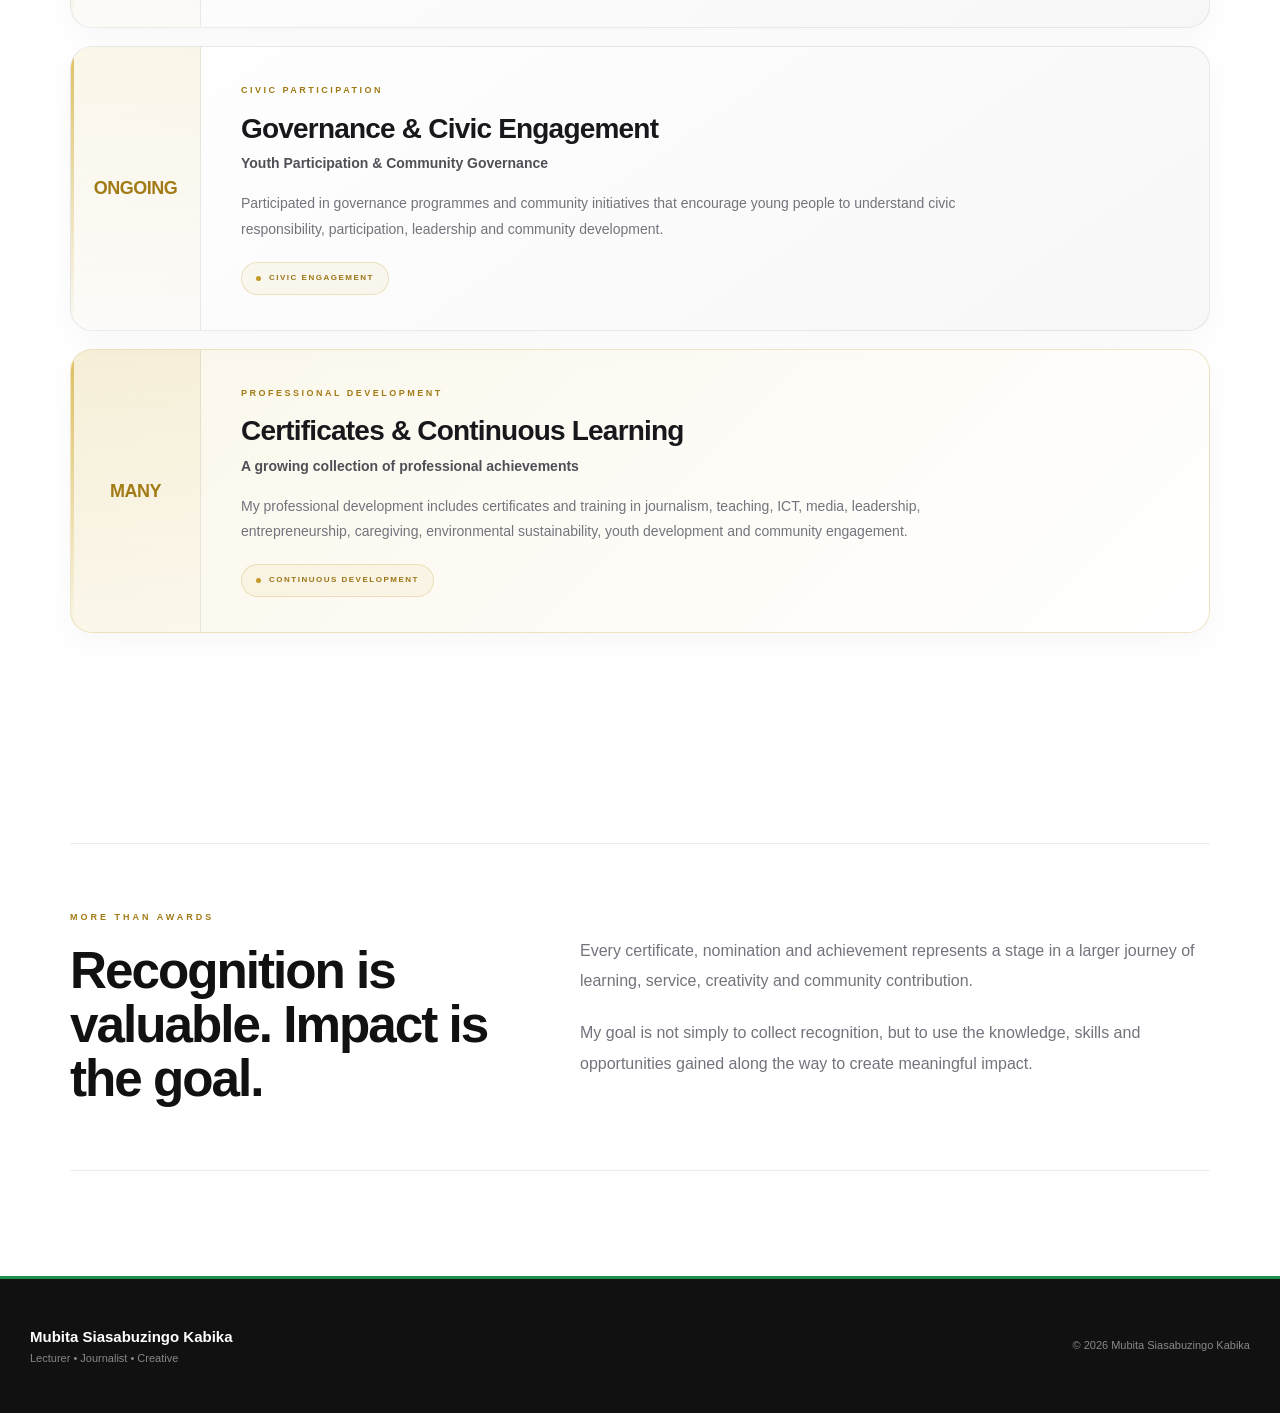
==== commit 1ee51714: "awards.html Removed unnecessary code block markers from awards.html." ====
--- a/awards.html
+++ b/awards.html
@@ -4,7 +4,6 @@
 
 <head>
 
-```
 <meta charset="UTF-8">
 
 <meta name="viewport" content="width=device-width, initial-scale=1.0">
@@ -1680,7 +1679,6 @@
 ===================================================== -->
 
 <script src="js/script.js"></script>
-```
 
 </body>
 
--- a/css/style.css
+++ b/css/style.css
@@ -0,0 +1,4310 @@
+/* =====================================================
+   MUBITA SIASABUZINGO KABIKA
+   PERSONAL PORTFOLIO WEBSITE
+   MASTER STYLESHEET
+===================================================== */
+
+
+/* =====================================================
+   RESET
+===================================================== */
+
+* {
+    margin: 0;
+    padding: 0;
+    box-sizing: border-box;
+}
+
+
+html {
+    scroll-behavior: smooth;
+}
+
+
+body {
+    min-height: 100vh;
+
+    background: #ffffff;
+
+    color: #111111;
+
+    font-family:
+        "Inter",
+        "Segoe UI",
+        Arial,
+        sans-serif;
+
+    line-height: 1.6;
+
+    overflow-x: hidden;
+
+    transition:
+        background 0.3s ease,
+        color 0.3s ease;
+}
+
+
+img {
+    max-width: 100%;
+    display: block;
+}
+
+
+a {
+    color: inherit;
+    text-decoration: none;
+}
+
+
+button {
+    font: inherit;
+}
+
+
+/* =====================================================
+   GLOBAL CONTAINER
+===================================================== */
+
+.section {
+    width: 100%;
+
+    max-width: 1200px;
+
+    margin: 0 auto;
+
+    padding:
+        100px 30px;
+}
+
+
+/* =====================================================
+   TYPOGRAPHY
+===================================================== */
+
+h1,
+h2,
+h3,
+h4 {
+    font-family:
+        "Inter",
+        "Segoe UI",
+        Arial,
+        sans-serif;
+
+    color: #111111;
+
+    font-weight: 800;
+
+    transition: color 0.3s ease;
+}
+
+
+p {
+    color: #555555;
+
+    transition: color 0.3s ease;
+}
+
+
+/* =====================================================
+   HEADER
+===================================================== */
+
+.header {
+    width: 100%;
+
+    position: sticky;
+
+    top: 0;
+
+    z-index: 5000;
+
+    background:
+        rgba(255,255,255,0.96);
+
+    border-bottom:
+        1px solid #eeeeee;
+
+    backdrop-filter:
+        blur(12px);
+
+    transition:
+        background 0.3s ease,
+        border-color 0.3s ease;
+}
+
+
+.navbar {
+    width: 100%;
+
+    max-width: 1200px;
+
+    min-height: 78px;
+
+    margin: 0 auto;
+
+    padding:
+        0 30px;
+
+    display: flex;
+
+    align-items: center;
+
+    justify-content: space-between;
+
+    position: relative;
+}
+
+
+/* =====================================================
+   LOGO
+===================================================== */
+
+.logo {
+    color: #111111;
+
+    font-size: 25px;
+
+    font-weight: 900;
+
+    letter-spacing: -1px;
+
+    flex-shrink: 0;
+}
+
+
+.logo span {
+    color: #1f8f4d;
+}
+
+
+/* =====================================================
+   NAVIGATION
+===================================================== */
+
+.nav-links {
+    list-style: none;
+
+    display: flex;
+
+    align-items: center;
+
+    gap: 27px;
+
+    margin: 0;
+
+    padding: 0;
+}
+
+
+.nav-links li {
+    list-style: none;
+
+    margin: 0;
+
+    padding: 0;
+}
+
+
+.nav-links a {
+    position: relative;
+
+    color: #333333;
+
+    font-size: 12px;
+
+    font-weight: 700;
+
+    letter-spacing: 0.5px;
+
+    text-transform: uppercase;
+
+    transition:
+        color 0.25s ease;
+}
+
+
+.nav-links a:hover {
+    color: #1f8f4d;
+}
+
+
+.nav-links a.active {
+    color: #1f8f4d;
+}
+
+
+.nav-links a.active::after {
+    content: "";
+
+    position: absolute;
+
+    left: 0;
+
+    right: 0;
+
+    bottom: -8px;
+
+    height: 2px;
+
+    background: #1f8f4d;
+
+    border-radius: 10px;
+}
+
+
+/* =====================================================
+   MOBILE MENU BUTTON
+===================================================== */
+
+.menu-toggle {
+    display: none;
+
+    width: 44px;
+
+    height: 44px;
+
+    padding: 9px;
+
+    border:
+        1px solid #dddddd;
+
+    border-radius: 10px;
+
+    background: #ffffff;
+
+    cursor: pointer;
+
+    flex-direction: column;
+
+    align-items: center;
+
+    justify-content: center;
+
+    gap: 5px;
+
+    flex-shrink: 0;
+}
+
+
+.menu-toggle span {
+    display: block;
+
+    width: 22px;
+
+    height: 2px;
+
+    margin: 0;
+
+    background: #111111;
+
+    transition:
+        transform 0.3s ease,
+        opacity 0.3s ease;
+}
+
+
+.menu-toggle.active span:nth-child(1) {
+    transform:
+        translateY(7px)
+        rotate(45deg);
+}
+
+
+.menu-toggle.active span:nth-child(2) {
+    opacity: 0;
+}
+
+
+.menu-toggle.active span:nth-child(3) {
+    transform:
+        translateY(-7px)
+        rotate(-45deg);
+}
+
+
+/* =====================================================
+   THEME CONTROLS
+===================================================== */
+
+.theme-controls {
+    display: flex;
+
+    align-items: center;
+
+    gap: 6px;
+
+    margin-left: 15px;
+}
+
+
+.theme-button {
+    width: 34px;
+
+    height: 34px;
+
+    display: flex;
+
+    align-items: center;
+
+    justify-content: center;
+
+    border:
+        1px solid #dddddd;
+
+    border-radius: 50%;
+
+    background: #ffffff;
+
+    color: #333333;
+
+    cursor: pointer;
+
+    font-size: 15px;
+
+    transition:
+        all 0.25s ease;
+}
+
+
+.theme-button:hover {
+    color: #1f8f4d;
+
+    border-color: #1f8f4d;
+
+    transform:
+        translateY(-2px);
+}
+
+
+/* =====================================================
+   HERO
+===================================================== */
+
+.hero {
+    width: 100%;
+
+    max-width: 1200px;
+
+    min-height:
+        calc(100vh - 78px);
+
+    margin: 0 auto;
+
+    padding:
+        80px 30px;
+
+    display: grid;
+
+    grid-template-columns:
+        1.05fr 0.95fr;
+
+    gap: 70px;
+
+    align-items: center;
+}
+
+
+/* =====================================================
+   HERO CONTENT
+===================================================== */
+
+.hero-content {
+    width: 100%;
+
+    max-width: 650px;
+}
+
+
+.hero-tag {
+    margin-bottom: 22px;
+
+    color: #1f8f4d;
+
+    font-size: 11px;
+
+    font-weight: 800;
+
+    letter-spacing: 3px;
+
+    text-transform: uppercase;
+}
+
+
+.hero h1 {
+    margin: 0 0 25px;
+
+    color: #111111;
+
+    font-size:
+        clamp(52px, 6.5vw, 86px);
+
+    line-height: 0.98;
+
+    letter-spacing: -4px;
+
+    font-weight: 800;
+}
+
+
+.hero h1 span {
+    display: block;
+
+    color: #1f8f4d;
+}
+
+
+.hero-description {
+    margin-bottom: 20px;
+
+    color: #b08a25;
+
+    font-size: 18px;
+
+    font-weight: 700;
+
+    letter-spacing: 1px;
+}
+
+
+.hero-introduction {
+    max-width: 590px;
+
+    margin-bottom: 35px;
+
+    color: #666666;
+
+    font-size: 16px;
+
+    line-height: 1.8;
+}
+
+
+/* =====================================================
+   BUTTONS
+===================================================== */
+
+.hero-buttons {
+    display: flex;
+
+    flex-wrap: wrap;
+
+    gap: 13px;
+
+    margin-bottom: 32px;
+}
+
+
+.btn {
+    display: inline-flex;
+
+    align-items: center;
+
+    justify-content: center;
+
+    min-height: 48px;
+
+    padding:
+        0 23px;
+
+    border-radius: 8px;
+
+    text-decoration: none;
+
+    font-size: 12px;
+
+    font-weight: 700;
+
+    letter-spacing: 0.3px;
+
+    transition:
+        transform 0.25s ease,
+        box-shadow 0.25s ease,
+        background 0.25s ease;
+}
+
+
+.btn:hover {
+    transform:
+        translateY(-2px);
+}
+
+
+.btn-primary {
+    color: #ffffff;
+
+    background: #1f8f4d;
+
+    border:
+        1px solid #1f8f4d;
+
+    box-shadow:
+        0 10px 25px
+        rgba(31,143,77,0.18);
+}
+
+
+.btn-primary:hover {
+    background: #18753e;
+
+    box-shadow:
+        0 14px 30px
+        rgba(31,143,77,0.25);
+}
+
+
+.btn-outline {
+    color: #111111;
+
+    border:
+        1px solid #cccccc;
+
+    background: #ffffff;
+}
+
+
+.btn-outline:hover {
+    border-color: #1f8f4d;
+
+    color: #1f8f4d;
+}
+
+
+/* =====================================================
+   SOCIAL LINKS
+===================================================== */
+
+.hero-social {
+    display: flex;
+
+    gap: 25px;
+}
+
+
+.hero-social a {
+    color: #777777;
+
+    font-size: 12px;
+
+    font-weight: 700;
+
+    transition:
+        color 0.25s ease;
+}
+
+
+.hero-social a:hover {
+    color: #1f8f4d;
+}
+
+
+/* =====================================================
+   HERO IMAGE
+===================================================== */
+
+.hero-image {
+    position: relative;
+
+    width: 100%;
+
+    max-width: 500px;
+
+    margin-left: auto;
+}
+
+
+.image-placeholder {
+    position: relative;
+
+    width: 100%;
+
+    min-height: 570px;
+
+    overflow: hidden;
+
+    display: flex;
+
+    flex-direction: column;
+
+    align-items: center;
+
+    justify-content: center;
+
+    border-radius: 24px;
+
+    border:
+        1px solid #dddddd;
+
+    background:
+        linear-gradient(
+            145deg,
+            #f7f7f7,
+            #eeeeee
+        );
+
+    text-align: center;
+}
+
+
+.image-placeholder::before {
+    content: "";
+
+    position: absolute;
+
+    width: 230px;
+
+    height: 230px;
+
+    border-radius: 50%;
+
+    background:
+        rgba(31,143,77,0.08);
+}
+
+
+.image-placeholder span {
+    position: relative;
+
+    z-index: 2;
+
+    color: #555555;
+
+    font-size: 12px;
+
+    font-weight: 800;
+
+    letter-spacing: 3px;
+}
+
+
+.image-placeholder small {
+    position: relative;
+
+    z-index: 2;
+
+    margin-top: 10px;
+
+    color: #999999;
+
+    font-size: 11px;
+}
+
+
+.image-placeholder img {
+    width: 100%;
+
+    height: 100%;
+
+    min-height: 570px;
+
+    display: block;
+
+    object-fit: cover;
+}
+
+
+/* =====================================================
+   HERO IMAGE CAPTION
+===================================================== */
+
+.hero-image-caption {
+    position: absolute;
+
+    right: 20px;
+
+    bottom: 20px;
+
+    min-width: 135px;
+
+    padding:
+        15px 18px;
+
+    border-radius: 12px;
+
+    background: #ffffff;
+
+    border:
+        1px solid #eeeeee;
+
+    box-shadow:
+        0 15px 35px
+        rgba(0,0,0,0.10);
+}
+
+
+.hero-image-caption span {
+    display: block;
+
+    margin-bottom: 5px;
+
+    color: #999999;
+
+    font-size: 8px;
+
+    font-weight: 800;
+
+    letter-spacing: 2px;
+}
+
+
+.hero-image-caption strong {
+    color: #111111;
+
+    font-size: 15px;
+
+    letter-spacing: 1px;
+}
+
+
+/* =====================================================
+   GENERAL SECTIONS
+===================================================== */
+
+.section-heading {
+    max-width: 800px;
+
+    margin-bottom: 55px;
+}
+
+
+.section-label {
+    margin-bottom: 15px;
+
+    color: #1f8f4d;
+
+    font-size: 10px;
+
+    font-weight: 800;
+
+    letter-spacing: 3px;
+
+    text-transform: uppercase;
+}
+
+
+.section-heading h1,
+.section-heading h2 {
+    color: #111111;
+
+    line-height: 1.05;
+
+    letter-spacing: -2px;
+}
+
+
+.section-heading h1 {
+    font-size:
+        clamp(42px, 5vw, 68px);
+}
+
+
+.page-intro {
+    max-width: 700px;
+
+    margin-top: 20px;
+
+    color: #666666;
+
+    font-size: 16px;
+
+    line-height: 1.8;
+}
+
+
+/* =====================================================
+   GENERAL CARDS
+===================================================== */
+
+.card,
+.portfolio-card,
+.skill-category,
+.award-card,
+.contact-card,
+.education-stat,
+.academic-content {
+    background: #ffffff;
+
+    border:
+        1px solid #e7e7e7;
+
+    border-radius: 18px;
+
+    box-shadow:
+        0 12px 35px
+        rgba(0,0,0,0.05);
+
+    transition:
+        transform 0.3s ease,
+        box-shadow 0.3s ease,
+        border-color 0.3s ease;
+}
+
+
+.card:hover,
+.portfolio-card:hover,
+.skill-category:hover,
+.award-card:hover,
+.contact-card:hover,
+.education-stat:hover,
+.academic-content:hover {
+    transform:
+        translateY(-5px);
+
+    border-color:
+        rgba(31,143,77,0.35);
+
+    box-shadow:
+        0 18px 45px
+        rgba(0,0,0,0.09);
+}
+
+
+/* =====================================================
+   PORTFOLIO
+===================================================== */
+
+.portfolio-grid {
+    display: grid;
+
+    grid-template-columns:
+        repeat(3, minmax(0,1fr));
+
+    gap: 22px;
+}
+
+
+.portfolio-card {
+    overflow: hidden;
+}
+
+
+.portfolio-image {
+    min-height: 220px;
+
+    display: flex;
+
+    align-items: center;
+
+    justify-content: center;
+
+    background:
+        linear-gradient(
+            135deg,
+            #111111,
+            #222222
+        );
+
+    color: #ffffff;
+}
+
+
+.portfolio-image span {
+    color: #c7a62a;
+
+    font-size: 11px;
+
+    font-weight: 800;
+
+    letter-spacing: 3px;
+}
+
+
+.portfolio-info {
+    padding: 28px;
+}
+
+
+.portfolio-category {
+    margin-bottom: 10px;
+
+    color: #1f8f4d;
+
+    font-size: 9px;
+
+    font-weight: 800;
+
+    letter-spacing: 2px;
+}
+
+
+.portfolio-info h3 {
+    margin-bottom: 12px;
+
+    font-size: 23px;
+}
+
+
+.portfolio-info p {
+    font-size: 14px;
+
+    line-height: 1.8;
+}
+
+
+/* =====================================================
+   SKILLS
+===================================================== */
+
+.skills-categories {
+    display: grid;
+
+    grid-template-columns:
+        repeat(3, minmax(0,1fr));
+
+    gap: 20px;
+}
+
+
+.skill-category {
+    padding: 32px;
+}
+
+
+.skill-number {
+    display: block;
+
+    margin-bottom: 25px;
+
+    color: #c7a62a;
+
+    font-size: 11px;
+
+    font-weight: 800;
+
+    letter-spacing: 2px;
+}
+
+
+.skill-category h2 {
+    margin-bottom: 25px;
+
+    font-size: 25px;
+
+    line-height: 1.2;
+}
+
+
+.skills-list {
+    display: flex;
+
+    flex-wrap: wrap;
+
+    gap: 9px;
+}
+
+
+.skills-list span {
+    padding:
+        8px 12px;
+
+    border:
+        1px solid #e3e3e3;
+
+    border-radius: 50px;
+
+    color: #555555;
+
+    font-size: 10px;
+
+    font-weight: 700;
+}
+
+
+/* =====================================================
+   EDUCATION
+===================================================== */
+
+.education-summary {
+    display: grid;
+
+    grid-template-columns:
+        repeat(3, minmax(0,1fr));
+
+    gap: 18px;
+
+    margin-bottom: 75px;
+}
+
+
+.education-stat {
+    padding: 28px;
+}
+
+
+.education-stat span {
+    display: block;
+
+    margin-bottom: 12px;
+
+    color: #1f8f4d;
+
+    font-size: 9px;
+
+    font-weight: 800;
+
+    letter-spacing: 2px;
+
+    text-transform: uppercase;
+}
+
+
+.education-stat strong {
+    color: #111111;
+
+    font-size: 19px;
+
+    line-height: 1.35;
+}
+
+
+/* =====================================================
+   ACADEMIC TIMELINE
+===================================================== */
+
+.academic-timeline {
+    position: relative;
+
+    max-width: 1000px;
+
+    margin: 0 auto;
+}
+
+
+.academic-timeline::before {
+    content: "";
+
+    position: absolute;
+
+    left: 21px;
+
+    top: 10px;
+
+    bottom: 10px;
+
+    width: 1px;
+
+    background:
+        linear-gradient(
+            to bottom,
+            #c7a62a,
+            #dddddd
+        );
+}
+
+
+.academic-item {
+    position: relative;
+
+    display: grid;
+
+    grid-template-columns:
+        44px 1fr;
+
+    gap: 28px;
+
+    padding-bottom: 45px;
+}
+
+
+.academic-item:last-child {
+    padding-bottom: 0;
+}
+
+
+.academic-dot {
+    position: relative;
+
+    z-index: 2;
+
+    width: 43px;
+
+    height: 43px;
+
+    display: flex;
+
+    align-items: center;
+
+    justify-content: center;
+
+    border-radius: 50%;
+
+    background: #ffffff;
+
+    border:
+        1px solid #c7a62a;
+
+    color: #1f8f4d;
+
+    font-size: 10px;
+
+    font-weight: 800;
+
+    box-shadow:
+        0 0 0 7px #ffffff;
+}
+
+
+.academic-content {
+    padding: 30px;
+}
+
+
+.academic-status {
+    display: inline-block;
+
+    color: #1f8f4d;
+
+    font-size: 9px;
+
+    font-weight: 800;
+
+    letter-spacing: 2px;
+
+    text-transform: uppercase;
+}
+
+
+.academic-year {
+    float: right;
+
+    color: #888888;
+
+    font-size: 10px;
+
+    font-weight: 800;
+
+    letter-spacing: 1px;
+}
+
+
+.academic-content h3 {
+    margin-top: 12px;
+
+    margin-bottom: 8px;
+
+    font-size: 27px;
+}
+
+
+.academic-institution {
+    margin-bottom: 15px;
+
+    color: #333333;
+
+    font-size: 14px;
+
+    font-weight: 700;
+}
+
+
+.academic-content p {
+    color: #666666;
+
+    font-size: 14px;
+
+    line-height: 1.8;
+}
+
+
+/* =====================================================
+   LEADERSHIP BADGE
+===================================================== */
+
+.leadership-badge {
+    display: inline-flex;
+
+    align-items: center;
+
+    gap: 8px;
+
+    margin-top: 20px;
+
+    padding:
+        8px 13px;
+
+    border-radius: 50px;
+
+    background:
+        rgba(31,143,77,0.07);
+
+    border:
+        1px solid
+        rgba(31,143,77,0.18);
+
+    color: #1f8f4d;
+
+    font-size: 9px;
+
+    font-weight: 800;
+
+    letter-spacing: 1px;
+
+    text-transform: uppercase;
+}
+
+
+/* =====================================================
+   CURRENT STUDY
+===================================================== */
+
+.current-study {
+    position: relative;
+
+    overflow: hidden;
+
+    margin-top: 28px;
+
+    padding: 35px;
+
+    border:
+        1px solid
+        rgba(199,166,42,0.35);
+
+    border-radius: 20px;
+
+    background:
+        linear-gradient(
+            135deg,
+            #faf8ef,
+            #ffffff
+        );
+}
+
+
+.current-study-label {
+    color: #1f8f4d !important;
+
+    font-size: 9px !important;
+
+    font-weight: 800;
+
+    letter-spacing: 2px;
+
+    text-transform: uppercase;
+}
+
+
+.current-study h3 {
+    margin-top: 8px;
+
+    margin-bottom: 10px;
+
+    font-size: 27px;
+}
+
+
+/* =====================================================
+   AWARDS
+===================================================== */
+
+.awards-list {
+    display: grid;
+
+    gap: 20px;
+}
+
+
+.award-card {
+    display: grid;
+
+    grid-template-columns:
+        130px 1fr;
+
+    overflow: hidden;
+}
+
+
+.award-year {
+    display: flex;
+
+    align-items: center;
+
+    justify-content: center;
+
+    background: #111111;
+
+    color: #c7a62a;
+
+    font-size: 18px;
+
+    font-weight: 800;
+}
+
+
+.award-content {
+    padding: 35px;
+}
+
+
+.award-content h2 {
+    margin-bottom: 8px;
+
+    font-size: 28px;
+}
+
+
+.award-content h3 {
+    margin-bottom: 15px;
+
+    color: #1f8f4d;
+
+    font-size: 15px;
+}
+
+
+.award-content p {
+    font-size: 14px;
+
+    line-height: 1.8;
+}
+
+
+/* =====================================================
+   CONTACT
+===================================================== */
+
+.contact-grid {
+    display: grid;
+
+    grid-template-columns:
+        repeat(2, minmax(0,1fr));
+
+    gap: 18px;
+
+    margin-bottom: 60px;
+}
+
+
+.contact-card {
+    padding: 28px;
+
+    display: flex;
+
+    align-items: center;
+
+    gap: 22px;
+}
+
+
+.contact-icon {
+    width: 48px;
+
+    height: 48px;
+
+    flex-shrink: 0;
+
+    display: flex;
+
+    align-items: center;
+
+    justify-content: center;
+
+    border-radius: 50%;
+
+    background: #1f8f4d;
+
+    color: #ffffff;
+
+    font-size: 10px;
+
+    font-weight: 800;
+}
+
+
+.contact-label {
+    margin-bottom: 5px;
+
+    color: #1f8f4d;
+
+    font-size: 9px;
+
+    font-weight: 800;
+
+    letter-spacing: 2px;
+}
+
+
+.contact-card h3 {
+    margin-bottom: 4px;
+
+    font-size: 19px;
+}
+
+
+.contact-card p:last-child {
+    font-size: 12px;
+}
+
+
+.direct-contact {
+    padding:
+        55px;
+
+    border-radius: 22px;
+
+    background: #111111;
+}
+
+
+.direct-contact h2 {
+    max-width: 550px;
+
+    margin-bottom: 20px;
+
+    color: #ffffff;
+
+    font-size:
+        clamp(35px, 5vw, 58px);
+
+    line-height: 1.05;
+
+    letter-spacing: -2px;
+}
+
+
+.direct-contact p:not(.section-label) {
+    max-width: 650px;
+
+    margin-bottom: 25px;
+
+    color: #aaaaaa;
+
+    line-height: 1.8;
+}
+
+
+/* =====================================================
+   CONTENT SPLIT
+===================================================== */
+
+.contact-content,
+.education-philosophy-inner {
+    display: grid;
+
+    grid-template-columns:
+        0.8fr 1.2fr;
+
+    gap: 80px;
+
+    padding:
+        70px 0;
+
+    border-top:
+        1px solid #eeeeee;
+
+    border-bottom:
+        1px solid #eeeeee;
+}
+
+
+.contact-content h2,
+.education-philosophy h2 {
+    max-width: 500px;
+
+    font-size:
+        clamp(35px, 5vw, 55px);
+
+    line-height: 1.05;
+
+    letter-spacing: -2px;
+}
+
+
+.contact-content > div:last-child p,
+.philosophy-copy p {
+    color: #666666;
+
+    font-size: 16px;
+
+    line-height: 1.9;
+}
+
+
+/* =====================================================
+   BOOKS
+===================================================== */
+
+.books-section {
+    width: 100%;
+
+    max-width: 1200px;
+
+    margin: 0 auto;
+
+    padding:
+        100px 30px;
+}
+
+
+.books-grid {
+    display: grid;
+
+    grid-template-columns:
+        repeat(3, minmax(0, 1fr));
+
+    gap: 25px;
+}
+
+
+.book-card {
+    overflow: hidden;
+
+    background: #ffffff;
+
+    border:
+        1px solid #e7e7e7;
+
+    border-radius: 18px;
+
+    box-shadow:
+        0 12px 35px
+        rgba(0,0,0,0.05);
+
+    transition:
+        transform 0.3s ease,
+        box-shadow 0.3s ease,
+        border-color 0.3s ease;
+}
+
+
+.book-card:hover {
+    transform:
+        translateY(-5px);
+
+    bord
+  er-color:
+        rgba(31,143,77,0.35);
+
+    box-shadow:
+        0 18px 45px
+        rgba(0,0,0,0.10);
+}
+
+
+/* =====================================================
+   BOOK COVER
+===================================================== */
+
+.book-cover {
+    position: relative;
+
+    width: 100%;
+
+    aspect-ratio: 3 / 4;
+
+    overflow: hidden;
+
+    display: flex;
+
+    align-items: center;
+    justify-content: center;
+
+    background:
+        linear-gradient(
+            145deg,
+            #111111,
+            #292929
+        );
+
+    color: #ffffff;
+}
+
+.book-cover img {
+    width: 100%;
+    height: 100%;
+
+    object-fit: cover;
+}
+
+.book-cover-placeholder {
+    padding: 25px;
+
+    text-align: center;
+}
+
+.book-cover-placeholder span {
+    display: block;
+
+    margin-bottom: 12px;
+
+    color: #c7a62a;
+
+    font-size: 10px;
+
+    font-weight: 800;
+
+    letter-spacing: 3px;
+
+    text-transform: uppercase;
+}
+
+.book-cover-placeholder strong {
+    display: block;
+
+    color: #ffffff;
+
+    font-size: 25px;
+
+    line-height: 1.2;
+}
+
+
+/* =====================================================
+   BOOK INFORMATION
+===================================================== */
+
+.book-info {
+    padding: 27px;
+}
+
+.book-category {
+    margin-bottom: 9px;
+
+    color: #1f8f4d;
+
+    font-size: 9px;
+
+    font-weight: 800;
+
+    letter-spacing: 2px;
+
+    text-transform: uppercase;
+}
+
+.book-info h2 {
+    margin-bottom: 12px;
+
+    color: #111111;
+
+    font-size: 24px;
+
+    line-height: 1.2;
+}
+
+.book-info p {
+    margin-bottom: 20px;
+
+    color: #666666;
+
+    font-size: 13px;
+
+    line-height: 1.8;
+}
+
+.book-meta {
+    display: flex;
+
+    flex-wrap: wrap;
+
+    gap: 10px;
+
+    margin-bottom: 20px;
+}
+
+.book-meta span {
+    padding:
+        6px 10px;
+
+    border:
+        1px solid #e2e2e2;
+
+    border-radius: 50px;
+
+    color: #777777;
+
+    font-size: 9px;
+
+    font-weight: 700;
+
+    letter-spacing: 0.5px;
+}
+
+
+/* =====================================================
+   BOOK BUTTONS
+===================================================== */
+
+.book-actions {
+    display: flex;
+
+    flex-wrap: wrap;
+
+    gap: 10px;
+}
+
+.book-button {
+    min-height: 42px;
+
+    padding:
+        0 17px;
+
+    display: inline-flex;
+
+    align-items: center;
+    justify-content: center;
+
+    border-radius: 7px;
+
+    font-size: 10px;
+
+    font-weight: 800;
+
+    letter-spacing: 0.8px;
+
+    text-transform: uppercase;
+
+    transition:
+        background 0.25s ease,
+        color 0.25s ease,
+        border-color 0.25s ease,
+        transform 0.25s ease;
+}
+
+.book-button:hover {
+    transform:
+        translateY(-2px);
+}
+
+.book-button.primary {
+    color: #ffffff;
+
+    background: #1f8f4d;
+
+    border:
+        1px solid #1f8f4d;
+}
+
+.book-button.primary:hover {
+    background: #18753e;
+
+    border-color: #18753e;
+}
+
+.book-button.secondary {
+    color: #111111;
+
+    background: #ffffff;
+
+    border:
+        1px solid #cccccc;
+}
+
+.book-button.secondary:hover {
+    color: #1f8f4d;
+
+    border-color:
+        #1f8f4d;
+}
+
+
+/* =====================================================
+   PDF READER / BOOK VIEWER
+===================================================== */
+
+.book-viewer {
+    width: 100%;
+
+    min-height: 700px;
+
+    margin-top: 50px;
+
+    overflow: hidden;
+
+    border:
+        1px solid #e5e5e5;
+
+    border-radius: 18px;
+
+    background: #ffffff;
+
+    box-shadow:
+        0 15px 40px
+        rgba(0,0,0,0.06);
+}
+
+.book-viewer iframe {
+    width: 100%;
+
+    height: 750px;
+
+    display: block;
+
+    border: none;
+}
+
+
+/* =====================================================
+   GENERAL CARDS
+===================================================== */
+
+.card,
+.portfolio-card,
+.skill-category,
+.award-card,
+.contact-card,
+.education-stat,
+.academic-content {
+    background: #ffffff;
+
+    border:
+        1px solid #e7e7e7;
+
+    border-radius: 18px;
+
+    box-shadow:
+        0 12px 35px
+        rgba(0,0,0,0.05);
+
+    transition:
+        transform 0.3s ease,
+        box-shadow 0.3s ease,
+        border-color 0.3s ease;
+}
+
+.card:hover,
+.portfolio-card:hover,
+.skill-category:hover,
+.award-card:hover,
+.contact-card:hover,
+.education-stat:hover,
+.academic-content:hover {
+    transform:
+        translateY(-5px);
+
+    border-color:
+        rgba(31,143,77,0.35);
+
+    box-shadow:
+        0 18px 45px
+        rgba(0,0,0,0.09);
+}
+
+
+/* =====================================================
+   PORTFOLIO
+===================================================== */
+
+.portfolio-grid {
+    display: grid;
+
+    grid-template-columns:
+        repeat(3, minmax(0,1fr));
+
+    gap: 22px;
+}
+
+.portfolio-card {
+    overflow: hidden;
+}
+
+.portfolio-image {
+    min-height: 220px;
+
+    display: flex;
+
+    align-items: center;
+    justify-content: center;
+
+    background:
+        linear-gradient(
+            135deg,
+            #111111,
+            #222222
+        );
+
+    color: #ffffff;
+}
+
+.portfolio-image span {
+    color: #c7a62a;
+
+    font-size: 11px;
+
+    font-weight: 800;
+
+    letter-spacing: 3px;
+}
+
+.portfolio-info {
+    padding: 28px;
+}
+
+.portfolio-category {
+    margin-bottom: 10px;
+
+    color: #1f8f4d;
+
+    font-size: 9px;
+
+    font-weight: 800;
+
+    letter-spacing: 2px;
+}
+
+.portfolio-info h3 {
+    margin-bottom: 12px;
+
+    font-size: 23px;
+}
+
+.portfolio-info p {
+    font-size: 14px;
+
+    line-height: 1.8;
+}
+
+
+/* =====================================================
+   SKILLS
+===================================================== */
+
+.skills-categories {
+    display: grid;
+
+    grid-template-columns:
+        repeat(3, minmax(0,1fr));
+
+    gap: 20px;
+}
+
+.skill-category {
+    padding: 32px;
+}
+
+.skill-number {
+    display: block;
+
+    margin-bottom: 25px;
+
+    color: #c7a62a;
+
+    font-size: 11px;
+
+    font-weight: 800;
+
+    letter-spacing: 2px;
+}
+
+.skill-category h2 {
+    margin-bottom: 25px;
+
+    font-size: 25px;
+
+    line-height: 1.2;
+}
+
+.skills-list {
+    display: flex;
+
+    flex-wrap: wrap;
+
+    gap: 9px;
+}
+
+.skills-list span {
+    padding:
+        8px 12px;
+
+    border:
+        1px solid #e3e3e3;
+
+    border-radius: 50px;
+
+    color: #555555;
+
+    font-size: 10px;
+
+    font-weight: 700;
+}
+
+
+/* =====================================================
+   EDUCATION
+===================================================== */
+
+.education-summary {
+    display: grid;
+
+    grid-template-columns:
+        repeat(3, minmax(0,1fr));
+
+    gap: 18px;
+
+    margin-bottom: 75px;
+}
+
+.education-stat {
+    padding: 28px;
+}
+
+.education-stat span {
+    display: block;
+
+    margin-bottom: 12px;
+
+    color: #1f8f4d;
+
+    font-size: 9px;
+
+    font-weight: 800;
+
+    letter-spacing: 2px;
+
+    text-transform: uppercase;
+}
+
+.education-stat strong {
+    color: #111111;
+
+    font-size: 19px;
+
+    line-height: 1.35;
+}
+
+
+/* =====================================================
+   ACADEMIC TIMELINE
+===================================================== */
+
+.academic-timeline {
+    position: relative;
+
+    max-width: 1000px;
+
+    margin: 0 auto;
+}
+
+.academic-timeline::before {
+    content: "";
+
+    position: absolute;
+
+    left: 21px;
+
+    top: 10px;
+    bottom: 10px;
+
+    width: 1px;
+
+    background:
+        linear-gradient(
+            to bottom,
+            #c7a62a,
+            #dddddd
+        );
+}
+
+.academic-item {
+    position: relative;
+
+    display: grid;
+
+    grid-template-columns:
+        44px 1fr;
+
+    gap: 28px;
+
+    padding-bottom: 45px;
+}
+
+.academic-item:last-child {
+    padding-bottom: 0;
+}
+
+.academic-dot {
+    position: relative;
+
+    z-index: 2;
+
+    width: 43px;
+    height: 43px;
+
+    display: flex;
+
+    align-items: center;
+    justify-content: center;
+
+    border-radius: 50%;
+
+    background: #ffffff;
+
+    border:
+        1px solid #c7a62a;
+
+    color: #1f8f4d;
+
+    font-size: 10px;
+
+    font-weight: 800;
+
+    box-shadow:
+        0 0 0 7px #ffffff;
+}
+
+.academic-content {
+    padding: 30px;
+}
+
+.academic-status {
+    display: inline-block;
+
+    color: #1f8f4d;
+
+    font-size: 9px;
+
+    font-weight: 800;
+
+    letter-spacing: 2px;
+
+    text-transform: uppercase;
+}
+
+.academic-year {
+    float: right;
+
+    color: #888888;
+
+    font-size: 10px;
+
+    font-weight: 800;
+
+    letter-spacing: 1px;
+}
+
+.academic-content h3 {
+    margin-top: 12px;
+
+    margin-bottom: 8px;
+
+    font-size: 27px;
+}
+
+.academic-institution {
+    margin-bottom: 15px;
+
+    color: #333333;
+
+    font-size: 14px;
+
+    font-weight: 700;
+}
+
+.academic-content p {
+    color: #666666;
+
+    font-size: 14px;
+
+    line-height: 1.8;
+}
+
+
+/* =====================================================
+   LEADERSHIP BADGE
+===================================================== */
+
+.leadership-badge {
+    display: inline-flex;
+
+    align-items: center;
+
+    gap: 8px;
+
+    margin-top: 20px;
+
+    padding:
+        8px 13px;
+
+    border-radius: 50px;
+
+    background:
+        rgba(31,143,77,0.07);
+
+    border:
+        1px solid
+        rgba(31,143,77,0.18);
+
+    color: #1f8f4d;
+
+    font-size: 9px;
+
+    font-weight: 800;
+
+    letter-spacing: 1px;
+
+    text-transform: uppercase;
+}
+
+
+/* =====================================================
+   CURRENT STUDY
+===================================================== */
+
+.current-study {
+    position: relative;
+
+    overflow: hidden;
+
+    margin-top: 28px;
+
+    padding: 35px;
+
+    border:
+        1px solid
+        rgba(199,166,42,0.35);
+
+    border-radius: 20px;
+
+    background:
+        linear-gradient(
+            135deg,
+            #faf8ef,
+            #ffffff
+        );
+}
+
+.current-study-label {
+    color: #1f8f4d !important;
+
+    font-size: 9px !important;
+
+    font-weight: 800;
+
+    letter-spacing: 2px;
+
+    text-transform: uppercase;
+}
+
+.current-study h3 {
+    margin-top: 8px;
+
+    margin-bottom: 10px;
+
+    font-size: 27px;
+}
+
+
+/* =====================================================
+   AWARDS
+===================================================== */
+
+.awards-list {
+    display: grid;
+
+    gap: 20px;
+}
+
+.award-card {
+    display: grid;
+
+    grid-template-columns:
+        130px 1fr;
+
+    overflow: hidden;
+}
+
+.award-year {
+    display: flex;
+
+    align-items: center;
+    justify-content: center;
+
+    background: #111111;
+
+    color: #c7a62a;
+
+    font-size: 18px;
+
+    font-weight: 800;
+}
+
+.award-content {
+    padding: 35px;
+}
+
+.award-content h2 {
+    margin-bottom: 8px;
+
+    font-size: 28px;
+}
+
+.award-content h3 {
+    margin-bottom: 15px;
+
+    color: #1f8f4d;
+
+    font-size: 15px;
+}
+
+.award-content p {
+    font-size: 14px;
+
+    line-height: 1.8;
+}
+
+.certificate-placeholder {
+    min-height: 250px;
+
+    padding: 45px;
+
+    display: flex;
+
+    align-items: center;
+    justify-content: center;
+
+    text-align: center;
+
+    border:
+        1px dashed #cccccc;
+
+    border-radius: 18px;
+
+    background: #fafafa;
+}
+
+.certificate-placeholder span {
+    color: #1f8f4d;
+
+    font-size: 9px;
+
+    font-weight: 800;
+
+    letter-spacing: 3px;
+}
+
+.certificate-placeholder h3 {
+    margin: 12px 0;
+
+    font-size: 25px;
+}
+
+
+/* =====================================================
+   CONTACT
+===================================================== */
+
+.contact-grid {
+    display: grid;
+
+    grid-template-columns:
+        repeat(2, minmax(0,1fr));
+
+    gap: 18px;
+
+    margin-bottom: 60px;
+}
+
+.contact-card {
+    padding: 28px;
+
+    display: flex;
+
+    align-items: center;
+
+    gap: 22px;
+}
+
+.contact-icon {
+    width: 48px;
+    height: 48px;
+
+    flex-shrink: 0;
+
+    display: flex;
+
+    align-items: center;
+    justify-content: center;
+
+    border-radius: 50%;
+
+    background: #1f8f4d;
+
+    color: #ffffff;
+
+    font-size: 10px;
+
+    font-weight: 800;
+}
+
+.contact-label {
+    margin-bottom: 5px;
+
+    color: #1f8f4d;
+
+    font-size: 9px;
+
+    font-weight: 800;
+
+    letter-spacing: 2px;
+}
+
+.contact-card h3 {
+    margin-bottom: 4px;
+
+    font-size: 19px;
+}
+
+.contact-card p:last-child {
+    font-size: 12px;
+}
+
+
+/* =====================================================
+   DIRECT CONTACT
+===================================================== */
+
+.direct-contact {
+    padding: 55px;
+
+    border-radius: 22px;
+
+    background: #111111;
+}
+
+.direct-contact h2 {
+    max-width: 550px;
+
+    margin-bottom: 20px;
+
+    color: #ffffff;
+
+    font-size:
+        clamp(35px,5vw,58px);
+
+    line-height: 1.05;
+
+    letter-spacing: -2px;
+}
+
+.direct-contact p:not(.section-label) {
+    max-width: 650px;
+
+    margin-bottom: 25px;
+
+    color: #aaaaaa;
+
+    line-height: 1.8;
+}
+
+
+/* =====================================================
+   CONTENT SPLIT
+===================================================== */
+
+.contact-content,
+.education-philosophy-inner {
+    display: grid;
+
+    grid-template-columns:
+        0.8fr 1.2fr;
+
+    gap: 80px;
+
+    padding:
+        70px 0;
+
+    border-top:
+        1px solid #eeeeee;
+
+    border-bottom:
+        1px solid #eeeeee;
+}
+
+.contact-content h2,
+.education-philosophy h2 {
+    max-width: 500px;
+
+    font-size:
+        clamp(35px,5vw,55px);
+
+    line-height: 1.05;
+
+    letter-spacing: -2px;
+}
+
+.contact-content > div:last-child p,
+.philosophy-copy p {
+    color: #666666;
+
+    font-size: 16px;
+
+    line-height: 1.9;
+}
+
+
+/* =====================================================
+   FOOTER
+===================================================== */
+
+.footer {
+    width: 100%;
+
+    padding:
+        45px 30px;
+
+    display: flex;
+
+    align-items: center;
+
+    justify-content: space-between;
+
+    gap: 30px;
+
+    background: #111111;
+
+    border-top:
+        3px solid #1f8f4d;
+}
+
+.footer strong {
+    color: #ffffff;
+
+    font-size: 15px;
+}
+
+.footer p {
+    color: #888888;
+
+    font-size: 11px;
+
+    line-height: 1.6;
+}
+
+.footer > p {
+    text-align: right;
+}
+
+
+/* =====================================================
+   MOBILE NAVIGATION
+===================================================== */
+
+@media (max-width: 850px) {
+
+    .navbar {
+        min-height: 70px;
+
+        padding:
+            15px 20px;
+    }
+
+    .menu-toggle {
+        display: flex;
+    }
+
+    .nav-links {
+        position: absolute;
+
+        top: 70px;
+
+        left: 20px;
+        right: 20px;
+
+        display: none;
+
+        flex-direction: column;
+
+        align-items: stretch;
+
+        gap: 0;
+
+        padding: 10px;
+
+        border:
+            1px solid #eeeeee;
+
+        border-radius: 14px;
+
+        background: #ffffff;
+
+        box-shadow:
+            0 20px 40px
+            rgba(0,0,0,0.10);
+    }
+
+    .nav-links.active {
+        display: flex;
+    }
+
+    .nav-links li {
+        width: 100%;
+    }
+
+    .nav-links a {
+        display: block;
+
+        padding:
+            13px 15px;
+
+        border-radius: 8px;
+    }
+
+    .nav-links a:hover {
+        background: #f5f8f6;
+    }
+
+    .nav-links a.active::after {
+        display: none;
+    }
+
+    .theme-toggle {
+        position: absolute;
+
+        top: 15px;
+
+        right: 76px;
+
+        width: 40px;
+        height: 40px;
+
+        margin: 0;
+    }
+
+    .hero {
+        grid-template-columns: 1fr;
+
+        min-height: auto;
+
+        padding:
+            65px 20px 80px;
+
+        gap: 55px;
+    }
+
+    .hero-content {
+        max-width: 100%;
+    }
+
+    .hero-image {
+        max-width: 100%;
+
+        margin: 0;
+    }
+
+    .image-placeholder {
+        min-height: 520px;
+    }
+
+    .image-placeholder img {
+        min-height: 520px;
+    }
+
+    .section {
+        padding:
+            75px 20px;
+    }
+
+    .portfolio-grid,
+    .skills-categories,
+    .education-summary {
+        grid-template-columns: 1fr;
+    }
+
+    .contact-grid {
+        grid-template-columns: 1fr;
+    }
+
+    .contact-content,
+    .education-philosophy-inner {
+        grid-template-columns: 1fr;
+
+        gap: 35px;
+    }
+
+    .footer {
+        padding:
+            30px 20px;
+
+        flex-direction: column;
+
+        align-items: flex-start;
+    }
+
+    .footer > p {
+        text-align: left;
+    }
+
+    .book-grid {
+        grid-template-columns: 1fr !important;
+    }
+}
+
+
+/* =====================================================
+   TABLET
+===================================================== */
+
+@media (min-width: 851px) and (max-width: 1000px) {
+
+    .nav-links {
+        gap: 18px;
+    }
+
+    .nav-links a {
+        font-size: 11px;
+    }
+
+    .hero {
+        gap: 45px;
+    }
+
+    .hero h1 {
+        font-size:
+            clamp(48px,7vw,70px);
+    }
+
+    .image-placeholder {
+        min-height: 500px;
+    }
+
+    .image-placeholder img {
+        min-height: 500px;
+    }
+}
+
+
+/* =====================================================
+   SMALL PHONES
+===================================================== */
+
+@media (max-width: 550px) {
+
+    .hero {
+        padding-top: 50px;
+    }
+
+    .hero h1 {
+        font-size: 48px;
+
+        letter-spacing: -2.5px;
+    }
+
+    .hero-description {
+        font-size: 15px;
+    }
+
+    .hero-introduction {
+        font-size: 14px;
+    }
+
+    .hero-buttons {
+        flex-direction: column;
+
+        align-items: stretch;
+    }
+
+    .btn {
+        width: 100%;
+    }
+
+    .hero-social {
+        gap: 20px;
+    }
+
+    .image-placeholder {
+        min-height: 430px;
+
+        border-radius: 18px;
+    }
+
+    .image-placeholder img {
+        min-height: 430px;
+    }
+
+    .hero-image-caption {
+        right: 12px;
+        bottom: 12px;
+    }
+
+    .section-heading h1 {
+        font-size: 42px;
+
+        letter-spacing: -2px;
+    }
+
+    .page-intro {
+        font-size: 14px;
+    }
+
+    .book-info {
+        padding: 22px;
+    }
+
+    .book-info h2 {
+        font-size: 21px;
+    }
+
+    .book-actions {
+        flex-direction: column;
+    }
+
+    .book-button {
+        width: 100%;
+    }
+
+    .book-viewer iframe {
+        height: 600px;
+    }
+
+    .academic-item {
+        grid-template-columns:
+            40px 1fr;
+
+        gap: 18px;
+    }
+
+    .academic-dot {
+        width: 38px;
+        height: 38px;
+    }
+
+    .academic-timeline::before {
+        left: 19px;
+    }
+
+    .award-card {
+        grid-template-columns: 1fr;
+    }
+
+    .award-year {
+        min-height: 70px;
+    }
+
+    .direct-contact {
+        padding: 35px 25px;
+    }
+}
+
+
+/* =====================================================
+   DARK MODE
+===================================================== */
+
+body.dark-mode {
+    background: #111111;
+    color: #eeeeee;
+}
+
+
+/* Header */
+
+body.dark-mode .header {
+    background:
+        rgba(17,17,17,0.96);
+
+    border-color:
+        #2b2b2b;
+}
+
+
+/* Logo */
+
+body.dark-mode .logo {
+    color: #ffffff;
+}
+
+
+/* Navigation */
+
+body.dark-mode .nav-links a {
+    color: #cccccc;
+}
+
+body.dark-mode .nav-links a:hover,
+body.dark-mode .nav-links a.active {
+    color: #43b86f;
+}
+
+
+/* Menu */
+
+body.dark-mode .menu-toggle {
+    background: #1c1c1c;
+
+    border-color:
+        #333333;
+}
+
+body.dark-mode .menu-toggle span {
+    background: #ffffff;
+}
+
+
+/* Theme button */
+
+body.dark-mode .theme-toggle {
+    background: #1c1c1c;
+
+    border-color:
+        #333333;
+
+    color: #ffffff;
+}
+
+
+/* Headings */
+
+body.dark-mode h1,
+body.dark-mode h2,
+body.dark-mode h3,
+body.dark-mode h4 {
+    color: #ffffff;
+}
+
+
+/* Paragraphs */
+
+body.dark-mode p {
+    color: #bbbbbb;
+}
+
+
+/* Hero */
+
+body.dark-mode .hero h1 {
+    color: #ffffff;
+}
+
+body.dark-mode .hero-introduction {
+    color: #bbbbbb;
+}
+
+body.dark-mode .hero-description {
+    color: #d4b13a;
+}
+
+
+/* Outline buttons */
+
+body.dark-mode .btn-outline {
+    background: #1a1a1a;
+
+    color: #ffffff;
+
+    border-color:
+        #444444;
+}
+
+body.dark-mode .btn-outline:hover {
+    color: #43b86f;
+
+    border-color:
+        #43b86f;
+}
+
+
+/* Image */
+
+body.dark-mode .image-placeholder {
+    background:
+        linear-gradient(
+            145deg,
+            #202020,
+            #171717
+        );
+
+    border-color:
+        #333333;
+}
+
+body.dark-mode .image-placeholder span {
+    color: #dddddd;
+}
+
+body.dark-mode .image-placeholder small {
+    color: #888888;
+}
+
+body.dark-mode .hero-image-caption {
+    background: #1c1c1c;
+
+    border-color:
+        #333333;
+}
+
+body.dark-mode .hero-image-caption strong {
+    color: #ffffff;
+}
+
+
+/* Sections */
+
+body.dark-mode .section {
+    color: #eeeeee;
+}
+
+
+/* Cards */
+
+body.dark-mode .card,
+body.dark-mode .portfolio-card,
+body.dark-mode .skill-category,
+body.dark-mode .award-card,
+body.dark-mode .contact-card,
+body.dark-mode .education-stat,
+body.dark-mode .academic-content,
+body.dark-mode .book-card {
+    background: #1a1a1a;
+
+    border-color: #333333;
+
+    box-shadow:
+        0 12px 35px
+        rgba(0,0,0,0.25);
+}
+
+
+body.dark-mode .card:hover,
+body.dark-mode .portfolio-card:hover,
+body.dark-mode .skill-category:hover,
+body.dark-mode .award-card:hover,
+body.dark-mode .contact-card:hover,
+body.dark-mode .education-stat:hover,
+body.dark-mode .academic-content:hover,
+body.dark-mode .book-card:hover {
+    border-color: rgba(31,143,77,0.5);
+
+    box-shadow:
+        0 18px 45px
+        rgba(0,0,0,0.35);
+}
+
+
+/* =====================================================
+   DARK MODE - BOOKS
+===================================================== */
+
+body.dark-mode .book-category {
+    color: #39b86b;
+}
+
+
+body.dark-mode .book-info h2,
+body.dark-mode .book-info h3 {
+    color: #ffffff;
+}
+
+
+body.dark-mode .book-info p {
+    color: #b5b5b5;
+}
+
+
+body.dark-mode .book-meta {
+    color: #999999;
+}
+
+
+body.dark-mode .book-cover {
+    background:
+        linear-gradient(
+            145deg,
+            #222222,
+            #111111
+        );
+
+    border-color: #333333;
+}
+
+
+/* =====================================================
+   DARK MODE - PORTFOLIO
+===================================================== */
+
+body.dark-mode .portfolio-image {
+    background:
+        linear-gradient(
+            135deg,
+            #111111,
+            #242424
+        );
+}
+
+
+/* =====================================================
+   DARK MODE - SKILLS
+===================================================== */
+
+body.dark-mode .skills-list span {
+    color: #cccccc;
+
+    border-color: #3a3a3a;
+
+    background: #222222;
+}
+
+
+/* =====================================================
+   DARK MODE - EDUCATION
+===================================================== */
+
+body.dark-mode .academic-timeline::before {
+    background:
+        linear-gradient(
+            to bottom,
+            #c7a62a,
+            #444444
+        );
+}
+
+
+body.dark-mode .academic-dot {
+    background: #1a1a1a;
+
+    border-color: #c7a62a;
+
+    box-shadow:
+        0 0 0 7px #111111;
+}
+
+
+body.dark-mode .academic-institution {
+    color: #dddddd;
+}
+
+
+body.dark-mode .academic-content p {
+    color: #aaaaaa;
+}
+
+
+body.dark-mode .current-study {
+    background:
+        linear-gradient(
+            135deg,
+            #252218,
+            #1a1a1a
+        );
+
+    border-color:
+        rgba(199,166,42,0.35);
+}
+
+
+/* =====================================================
+   DARK MODE - AWARDS
+===================================================== */
+
+body.dark-mode .award-year {
+    background: #0d0d0d;
+
+    color: #c7a62a;
+}
+
+
+body.dark-mode .award-content h2 {
+    color: #ffffff;
+}
+
+
+body.dark-mode .award-content p {
+    color: #aaaaaa;
+}
+
+
+body.dark-mode .certificate-placeholder {
+    background: #1a1a1a;
+
+    border-color: #444444;
+}
+
+
+/* =====================================================
+   DARK MODE - CONTACT
+===================================================== */
+
+body.dark-mode .contact-card h3 {
+    color: #ffffff;
+}
+
+
+body.dark-mode .contact-card p:last-child {
+    color: #aaaaaa;
+}
+
+
+body.dark-mode .contact-content,
+body.dark-mode .education-philosophy-inner {
+    border-color: #333333;
+}
+
+
+body.dark-mode .contact-content > div:last-child p,
+body.dark-mode .philosophy-copy p {
+    color: #aaaaaa;
+}
+
+
+/* =====================================================
+   DARK MODE - FOOTER
+===================================================== */
+
+body.dark-mode .footer {
+    background: #0d0d0d;
+
+    border-top-color: #1f8f4d;
+}
+
+
+body.dark-mode .footer strong {
+    color: #ffffff;
+}
+
+
+body.dark-mode .footer p {
+    color: #888888;
+}
+
+
+/* =====================================================
+   DARK MODE - MOBILE MENU
+===================================================== */
+
+body.dark-mode .nav-links {
+    background: #151515;
+
+    border-color: #333333;
+
+    box-shadow:
+        0 20px 40px
+        rgba(0,0,0,0.40);
+}
+
+
+body.dark-mode .nav-links a {
+    color: #dddddd;
+}
+
+
+body.dark-mode .nav-links a:hover {
+    background: #222222;
+
+    color: #39b86b;
+}
+
+
+/* =====================================================
+   DARK MODE - MOBILE MENU BUTTON
+===================================================== */
+
+body.dark-mode .menu-toggle {
+    background: #1a1a1a;
+
+    border-color: #444444;
+}
+
+
+body.dark-mode .menu-toggle span {
+    background: #ffffff;
+}
+
+
+/* =====================================================
+   DARK MODE - BUTTONS
+===================================================== */
+
+body.dark-mode .btn-outline {
+    background: #1a1a1a;
+
+    color: #ffffff;
+
+    border-color: #555555;
+}
+
+
+body.dark-mode .btn-outline:hover {
+    border-color: #1f8f4d;
+
+    color: #39b86b;
+}
+
+
+/* =====================================================
+   DARK MODE - HERO IMAGE
+===================================================== */
+
+body.dark-mode .image-placeholder {
+    background:
+        linear-gradient(
+            145deg,
+            #222222,
+            #151515
+        );
+
+    border-color: #333333;
+}
+
+
+body.dark-mode .image-placeholder span {
+    color: #bbbbbb;
+}
+
+
+body.dark-mode .image-placeholder small {
+    color: #777777;
+}
+
+
+body.dark-mode .hero-image-caption {
+    background: #1a1a1a;
+
+    border-color: #333333;
+}
+
+
+body.dark-mode .hero-image-caption strong {
+    color: #ffffff;
+}
+
+
+/* =====================================================
+   DARK MODE - GENERAL TEXT
+===================================================== */
+
+body.dark-mode p {
+    color: #aaaaaa;
+}
+
+
+body.dark-mode h1,
+body.dark-mode h2,
+body.dark-mode h3,
+body.dark-mode h4 {
+    color: #ffffff;
+}
+
+
+body.dark-mode .section-heading h1,
+body.dark-mode .section-heading h2 {
+    color: #ffffff;
+}
+
+
+body.dark-mode .page-intro {
+    color: #aaaaaa;
+}
+
+
+/* =====================================================
+   DARK MODE - SOCIAL LINKS
+===================================================== */
+
+body.dark-mode .hero-social a {
+    color: #aaaaaa;
+}
+
+
+body.dark-mode .hero-social a:hover {
+    color: #39b86b;
+}
+
+
+/* =====================================================
+   DARK MODE - SMOOTH TRANSITION
+===================================================== */
+
+body,
+.header,
+.navbar,
+.nav-links,
+.menu-toggle,
+.menu-toggle span,
+.section,
+.card,
+.portfolio-card,
+.skill-category,
+.award-card,
+.contact-card,
+.education-stat,
+.academic-content,
+.book-card,
+.book-cover,
+.image-placeholder,
+.hero-image-caption,
+.btn-outline,
+.footer {
+    transition:
+        background-color 0.3s ease,
+        color 0.3s ease,
+        border-color 0.3s ease,
+        box-shadow 0.3s ease;
+}
+
+
+/* =====================================================
+   END OF STYLESHEET
+===================================================== */
+/* =====================================================
+   LIGHT MODE
+===================================================== */
+
+body.light-mode {
+    background: #f7f7f5;
+    color: #171717;
+}
+
+
+/* Main text */
+
+body.light-mode h1,
+body.light-mode h2,
+body.light-mode h3,
+body.light-mode h4,
+body.light-mode h5,
+body.light-mode h6 {
+    color: #171717;
+}
+
+
+body.light-mode p {
+    color: #55555c;
+}
+
+
+/* Header */
+
+body.light-mode .header {
+    background: rgba(247, 247, 245, 0.92);
+    border-bottom-color: rgba(0, 0, 0, 0.08);
+}
+
+
+/* Navigation */
+
+body.light-mode .nav-links a {
+    color: #44444a;
+}
+
+
+body.light-mode .nav-links a:hover,
+body.light-mode .nav-links a.active {
+    color: #b38b16;
+}
+
+
+/* Logo */
+
+body.light-mode .logo {
+    color: #171717;
+}
+
+
+/* Cards */
+
+body.light-mode .card,
+body.light-mode .portfolio-card,
+body.light-mode .skill-category,
+body.light-mode .award-card,
+body.light-mode .certificate-card,
+body.light-mode .achievement-stat,
+body.light-mode .education-stat,
+body.light-mode .academic-content {
+    background: #ffffff;
+    border-color: rgba(0, 0, 0, 0.09);
+    box-shadow: 0 12px 35px rgba(0, 0, 0, 0.06);
+}
+
+
+/* Card headings */
+
+body.light-mode .card h3,
+body.light-mode .portfolio-card h3,
+body.light-mode .skill-category h2,
+body.light-mode .award-content h2,
+body.light-mode .certificate-card h3,
+body.light-mode .achievement-stat strong,
+body.light-mode .education-stat strong,
+body.light-mode .academic-content h3 {
+    color: #171717;
+}
+
+
+/* Card paragraphs */
+
+body.light-mode .card p,
+body.light-mode .portfolio-card p,
+body.light-mode .skill-category p,
+body.light-mode .award-content p,
+body.light-mode .certificate-card p,
+body.light-mode .academic-content p {
+    color: #5d5d65;
+}
+
+
+/* Skill tags */
+
+body.light-mode .skills-list span,
+body.light-mode .impact-tags span {
+    background: #f5f5f2;
+    border-color: rgba(0, 0, 0, 0.09);
+    color: #4d4d53;
+}
+
+
+/* Buttons */
+
+body.light-mode .btn-outline {
+    color: #222;
+    border-color: rgba(0, 0, 0, 0.18);
+}
+
+
+body.light-mode .btn-outline:hover {
+    border-color: #d4af37;
+}
+
+
+/* Mode button */
+
+body.light-mode .theme-toggle {
+    color: #222;
+    background: rgba(0, 0, 0, 0.04);
+    border-color: rgba(0, 0, 0, 0.12);
+}
+
+
+/* Mobile menu button */
+
+body.light-mode .menu-toggle span {
+    background: #222;
+}
+
+
+/* Footer */
+
+body.light-mode .footer {
+    background: #eeeeeb;
+    border-top-color: rgba(0, 0, 0, 0.08);
+}
+
+
+body.light-mode .footer strong {
+    color: #171717;
+}
+
+
+body.light-mode .footer p {
+    color: #66666d;
+}
+/* =====================================================
+   COMPLETE LIGHT MODE OVERRIDES
+===================================================== */
+
+body.light-mode {
+    background: #f4f4f1 !important;
+    color: #171717 !important;
+}
+
+
+/* HEADINGS */
+
+body.light-mode h1,
+body.light-mode h2,
+body.light-mode h3,
+body.light-mode h4,
+body.light-mode h5,
+body.light-mode h6 {
+    color: #171717 !important;
+}
+
+
+/* NORMAL TEXT */
+
+body.light-mode p {
+    color: #55555c !important;
+}
+
+
+/* HEADER */
+
+body.light-mode .header {
+    background: rgba(255,255,255,0.94) !important;
+    border-bottom: 1px solid rgba(0,0,0,0.08) !important;
+}
+
+
+/* NAVIGATION */
+
+body.light-mode .nav-links {
+    background: transparent !important;
+}
+
+
+body.light-mode .nav-links a {
+    color: #3f3f46 !important;
+}
+
+
+body.light-mode .nav-links a:hover,
+body.light-mode .nav-links a.active {
+    color: #b28a16 !important;
+}
+
+
+/* LOGO */
+
+body.light-mode .logo {
+    color: #171717 !important;
+}
+
+
+/* HERO */
+
+body.light-mode .hero-description,
+body.light-mode .hero-introduction {
+    color: #55555c !important;
+}
+
+
+/* ALL COMMON CARDS */
+
+body.light-mode .card,
+body.light-mode .portfolio-card,
+body.light-mode .skill-category,
+body.light-mode .award-card,
+body.light-mode .certificate-card,
+body.light-mode .achievement-stat,
+body.light-mode .education-stat,
+body.light-mode .academic-content,
+body.light-mode .contact-card,
+body.light-mode .experience-card,
+body.light-mode .project-card {
+    background: #ffffff !important;
+    border-color: rgba(0,0,0,0.09) !important;
+    box-shadow: 0 10px 35px rgba(0,0,0,0.06) !important;
+}
+
+
+/* CARD HEADINGS */
+
+body.light-mode .card h3,
+body.light-mode .portfolio-card h3,
+body.light-mode .skill-category h2,
+body.light-mode .award-content h2,
+body.light-mode .certificate-card h3,
+body.light-mode .achievement-stat strong,
+body.light-mode .education-stat strong,
+body.light-mode .academic-content h3,
+body.light-mode .contact-card h3,
+body.light-mode .experience-card h3,
+body.light-mode .project-card h3 {
+    color: #171717 !important;
+}
+
+
+/* CARD TEXT */
+
+body.light-mode .card p,
+body.light-mode .portfolio-card p,
+body.light-mode .skill-category p,
+body.light-mode .award-content p,
+body.light-mode .certificate-card p,
+body.light-mode .academic-content p,
+body.light-mode .contact-card p,
+body.light-mode .experience-card p,
+body.light-mode .project-card p {
+    color: #5b5b63 !important;
+}
+
+
+/* SMALL LABELS */
+
+body.light-mode .section-label,
+body.light-mode .academic-status,
+body.light-mode .award-content .section-label,
+body.light-mode .certificate-card span {
+    color: #a17a12 !important;
+}
+
+
+/* SKILL TAGS */
+
+body.light-mode .skills-list span,
+body.light-mode .impact-tags span {
+    background: #f4f4f1 !important;
+    border-color: rgba(0,0,0,0.10) !important;
+    color: #44444b !important;
+}
+
+
+/* EDUCATION / AWARDS SPECIAL PANELS */
+
+body.light-mode .current-study,
+body.light-mode .recognition-impact {
+    background: linear-gradient(
+        135deg,
+        rgba(212,175,55,0.12),
+        rgba(255,255,255,0.9)
+    ) !important;
+
+    border-color: rgba(180,140,20,0.25) !important;
+}
+
+
+body.light-mode .current-study h3,
+body.light-mode .recognition-impact h2 {
+    color: #171717 !important;
+}
+
+
+body.light-mode .current-study p,
+body.light-mode .recognition-impact p {
+    color: #5b5b63 !important;
+}
+
+
+/* TIMELINE */
+
+body.light-mode .academic-timeline::before {
+    background: linear-gradient(
+        to bottom,
+        rgba(180,140,20,0.65),
+        rgba(0,0,0,0.08)
+    ) !important;
+}
+
+
+body.light-mode .academic-dot {
+    background: #ffffff !important;
+    box-shadow: 0 0 0 7px #f4f4f1 !important;
+}
+
+
+/* DIVIDERS */
+
+body.light-mode .education-philosophy-inner,
+body.light-mode .skills-statement-inner,
+body.light-mode .awards-philosophy-inner,
+body.light-mode .achievement-statement-inner {
+    border-color: rgba(0,0,0,0.09) !important;
+}
+
+
+/* MODE BUTTON */
+
+body.light-mode .theme-toggle {
+    color: #222 !important;
+    background: #ffffff !important;
+    border-color: rgba(0,0,0,0.12) !important;
+}
+
+
+/* HAMBURGER */
+
+body.light-mode .menu-toggle span {
+    background: #222 !important;
+}
+
+
+/* FOOTER */
+
+body.light-mode .footer {
+    background: #ffffff !important;
+    border-top-color: rgba(0,0,0,0.08) !important;
+}
+
+
+body.light-mode .footer strong {
+    color: #171717 !important;
+}
+
+
+body.light-mode .footer p {
+    color: #66666d !important;
+}
+/* =====================================================
+   LIGHT MODE
+   ===================================================== */
+
+body.light-mode {
+    background: #f7f7f5;
+    color: #171717;
+}
+
+
+/* HEADER */
+
+body.light-mode .header {
+    background: rgba(247, 247, 245, 0.92);
+    border-bottom: 1px solid rgba(0, 0, 0, 0.08);
+}
+
+body.light-mode .logo {
+    color: #111111;
+}
+
+body.light-mode .nav-links a {
+    color: #555555;
+}
+
+body.light-mode .nav-links a:hover,
+body.light-mode .nav-links a.active {
+    color: #111111;
+}
+
+
+/* HERO */
+
+body.light-mode .hero h1,
+body.light-mode .hero h1 span {
+    color: #111111;
+}
+
+body.light-mode .hero-description {
+    color: #333333;
+}
+
+body.light-mode .hero-introduction {
+    color: #666666;
+}
+
+body.light-mode .hero-tag {
+    color: #b28a16;
+}
+
+
+/* BUTTONS */
+
+body.light-mode .btn-primary {
+    background: #111111;
+    color: #ffffff;
+}
+
+body.light-mode .btn-primary:hover {
+    background: #d4af37;
+    color: #111111;
+}
+
+body.light-mode .btn-outline {
+    border-color: rgba(0, 0, 0, 0.2);
+    color: #222222;
+}
+
+body.light-mode .btn-outline:hover {
+    background: #111111;
+    color: #ffffff;
+}
+
+
+/* SOCIAL LINKS */
+
+body.light-mode .hero-social a {
+    color: #555555;
+}
+
+body.light-mode .hero-social a:hover {
+    color: #b28a16;
+}
+
+
+/* GENERAL TEXT */
+
+body.light-mode p {
+    color: #555555;
+}
+
+body.light-mode h1,
+body.light-mode h2,
+body.light-mode h3,
+body.light-mode h4,
+body.light-mode h5,
+body.light-mode h6 {
+    color: #171717;
+}
+
+
+/* CARDS */
+
+body.light-mode .card,
+body.light-mode .portfolio-card,
+body.light-mode .skill-category,
+body.light-mode .award-card,
+body.light-mode .certificate-card,
+body.light-mode .achievement-stat,
+body.light-mode .experience-card,
+body.light-mode .education-card {
+    background: #ffffff;
+    border-color: rgba(0, 0, 0, 0.09);
+    box-shadow: 0 10px 35px rgba(0, 0, 0, 0.05);
+}
+
+body.light-mode .card:hover,
+body.light-mode .portfolio-card:hover,
+body.light-mode .skill-category:hover,
+body.light-mode .award-card:hover,
+body.light-mode .certificate-card:hover,
+body.light-mode .achievement-stat:hover,
+body.light-mode .experience-card:hover,
+body.light-mode .education-card:hover {
+    border-color: rgba(212, 175, 55, 0.45);
+    box-shadow: 0 18px 45px rgba(0, 0, 0, 0.09);
+}
+
+
+/* CARD HEADINGS */
+
+body.light-mode .card h2,
+body.light-mode .card h3,
+body.light-mode .portfolio-card h2,
+body.light-mode .portfolio-card h3,
+body.light-mode .skill-category h2,
+body.light-mode .award-card h2,
+body.light-mode .certificate-card h3,
+body.light-mode .achievement-stat strong,
+body.light-mode .experience-card h2,
+body.light-mode .experience-card h3,
+body.light-mode .education-card h2,
+body.light-mode .education-card h3 {
+    color: #171717;
+}
+
+
+/* CARD TEXT */
+
+body.light-mode .card p,
+body.light-mode .portfolio-card p,
+body.light-mode .skill-category p,
+body.light-mode .award-card p,
+body.light-mode .certificate-card p,
+body.light-mode .experience-card p,
+body.light-mode .education-card p {
+    color: #666666;
+}
+
+
+/* SKILL TAGS */
+
+body.light-mode .skills-list span {
+    background: #f5f5f3;
+    border-color: rgba(0, 0, 0, 0.09);
+    color: #555555;
+}
+
+body.light-mode .skills-list span:hover {
+    background: rgba(212, 175, 55, 0.1);
+    border-color: rgba(212, 175, 55, 0.5);
+    color: #222222;
+}
+
+
+/* AWARD / CERTIFICATE BADGES */
+
+body.light-mode .award-badge {
+    background: rgba(212, 175, 55, 0.08);
+    border-color: rgba(212, 175, 55, 0.3);
+    color: #9a7410;
+}
+
+
+/* SECTION LABELS */
+
+body.light-mode .section-label {
+    color: #a47f13;
+}
+
+
+/* IMAGE PLACEHOLDER */
+
+body.light-mode .image-placeholder {
+    background: #eeeeeb;
+    border-color: rgba(0, 0, 0, 0.1);
+}
+
+body.light-mode .image-placeholder span {
+    color: #333333;
+}
+
+body.light-mode .image-placeholder small {
+    color: #777777;
+}
+
+
+/* SECTION DIVIDERS */
+
+body.light-mode .skills-statement-inner,
+body.light-mode .awards-philosophy-inner,
+body.light-mode .achievement-statement-inner,
+body.light-mode .award-section-heading {
+    border-color: rgba(0, 0, 0, 0.1);
+}
+
+
+/* FEATURED SECTIONS */
+
+body.light-mode .skill-category.featured,
+body.light-mode .recognition-impact {
+    background:
+        linear-gradient(
+            135deg,
+            rgba(212, 175, 55, 0.10),
+            rgba(255, 255, 255, 0.95)
+        );
+
+    border-color: rgba(212, 175, 55, 0.3);
+}
+
+
+/* FOOTER */
+
+body.light-mode .footer {
+    background: #eeeeeb;
+    border-top: 1px solid rgba(0, 0, 0, 0.08);
+}
+
+body.light-mode .footer strong {
+    color: #171717;
+}
+
+body.light-mode .footer p {
+    color: #666666;
+}
+
+
+/* MOBILE MENU */
+
+body.light-mode .nav-links {
+    background: #ffffff;
+    border-color: rgba(0, 0, 0, 0.08);
+}
+
+body.light-mode .nav-links a {
+    color: #333333;
+}
+
+
+/* MENU LINES */
+
+body.light-mode .menu-toggle span {
+    background: #111111;
+}
+
+
+/* THEME BUTTON */
+
+body.light-mode .theme-toggle {
+    background: #ffffff;
+    border-color: rgba(0, 0, 0, 0.12);
+    color: #222222;
+}
+
+body.light-mode .theme-toggle:hover {
+    border-color: #d4af37;
+    color: #a47f13;
+}
+
+
+/* GENERAL INPUTS */
+
+body.light-mode input,
+body.light-mode textarea,
+body.light-mode select {
+    background: #ffffff;
+    color: #222222;
+    border-color: rgba(0, 0, 0, 0.12);
+}
+
+body.light-mode input::placeholder,
+body.light-mode textarea::placeholder {
+    color: #999999;
+}
+
+
+/* SCROLLBAR */
+
+body.light-mode::-webkit-scrollbar {
+    width: 8px;
+}
+
+body.light-mode::-webkit-scrollbar-track {
+    background: #eeeeeb;
+}
+
+body.light-mode::-webkit-scrollbar-thumb {
+    background: #ccccca;
+    border-radius: 10px;
+}
+/* =====================================================
+   HOME HERO — DESKTOP SPACING FIX
+===================================================== */
+
+@media (min-width: 901px) {
+
+    .hero {
+        min-height: calc(100vh - 78px);
+
+        padding-top: 45px;
+        padding-bottom: 45px;
+
+        align-items: center;
+    }
+
+    .hero-content {
+        transform: translateY(0);
+    }
+
+    .hero-image {
+        transform: translateY(0);
+    }
+}
+
+
+/* =====================================================
+   HOME HERO — MOBILE
+   KEEP CURRENT MOBILE LAYOUT
+===================================================== */
+
+@media (max-width: 900px) {
+
+    .hero {
+        padding-top: inherit;
+    }
+
+}
+/* =====================================================
+   PROFESSIONAL DESKTOP HERO
+   Desktop only — mobile remains untouched
+===================================================== */
+
+@media (min-width: 769px) {
+
+    .hero {
+        width: min(1180px, calc(100% - 80px));
+        max-width: 1180px;
+
+        min-height: calc(100vh - 78px);
+
+        margin: 0 auto;
+        padding: 70px 0;
+
+        display: grid;
+        grid-template-columns: minmax(0, 1fr) 460px;
+
+        gap: 85px;
+
+        align-items: center;
+    }
+
+
+    /* -------------------------
+       TEXT AREA
+    ------------------------- */
+
+    .hero-content {
+        width: 100%;
+        max-width: 610px;
+    }
+
+
+    .hero-tag {
+        margin-bottom: 18px;
+
+        font-size: 10px;
+        letter-spacing: 3px;
+    }
+
+
+    .hero h1 {
+        margin: 0 0 22px;
+
+        font-size: clamp(58px, 5.5vw, 78px);
+
+        line-height: 0.96;
+
+        letter-spacing: -3.5px;
+    }
+
+
+    .hero-description {
+        margin-bottom: 18px;
+
+        font-size: 17px;
+
+        letter-spacing: 0.6px;
+    }
+
+
+    .hero-introduction {
+        max-width: 560px;
+
+        margin-bottom: 30px;
+
+        font-size: 15px;
+
+        line-height: 1.75;
+    }
+
+
+    /* -------------------------
+       BUTTONS
+    ------------------------- */
+
+    .hero-buttons {
+        gap: 12px;
+
+        margin-bottom: 27px;
+    }
+
+
+    .btn {
+        min-height: 46px;
+
+        padding: 0 21px;
+
+        border-radius: 7px;
+
+        font-size: 11px;
+    }
+
+
+    /* -------------------------
+       SOCIAL LINKS
+    ------------------------- */
+
+    .hero-social {
+        gap: 22px;
+    }
+
+
+    .hero-social a {
+        font-size: 11px;
+    }
+
+
+    /* -------------------------
+       IMAGE
+    ------------------------- */
+
+    .hero-image {
+        width: 100%;
+
+        max-width: 460px;
+
+        margin-left: auto;
+    }
+
+
+    .image-placeholder {
+        width: 100%;
+
+        min-height: 590px;
+
+        border-radius: 22px;
+
+        overflow: hidden;
+
+        box-shadow:
+            0 25px 60px rgba(0, 0, 0, 0.12);
+    }
+
+
+    .image-placeholder img {
+        width: 100%;
+
+        height: 590px;
+
+        min-height: 590px;
+
+        object-fit: cover;
+
+        display: block;
+    }
+}
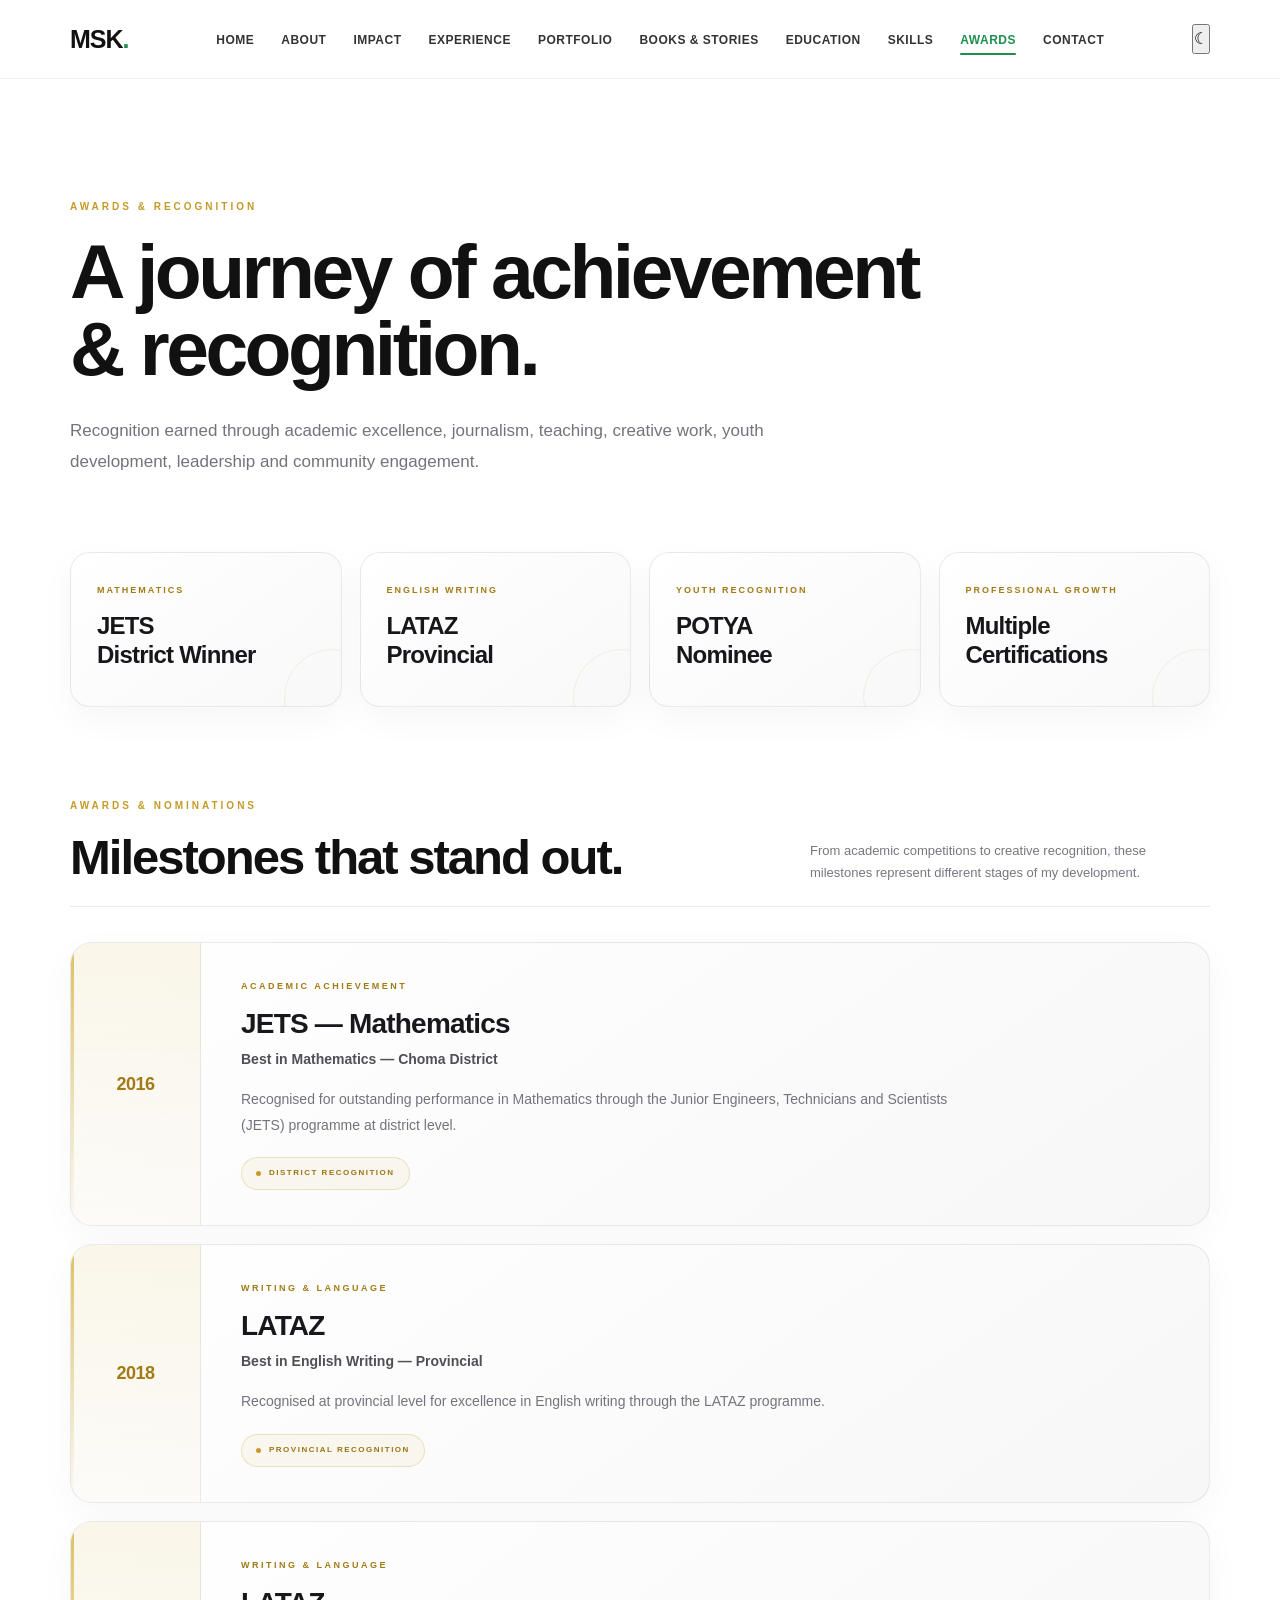
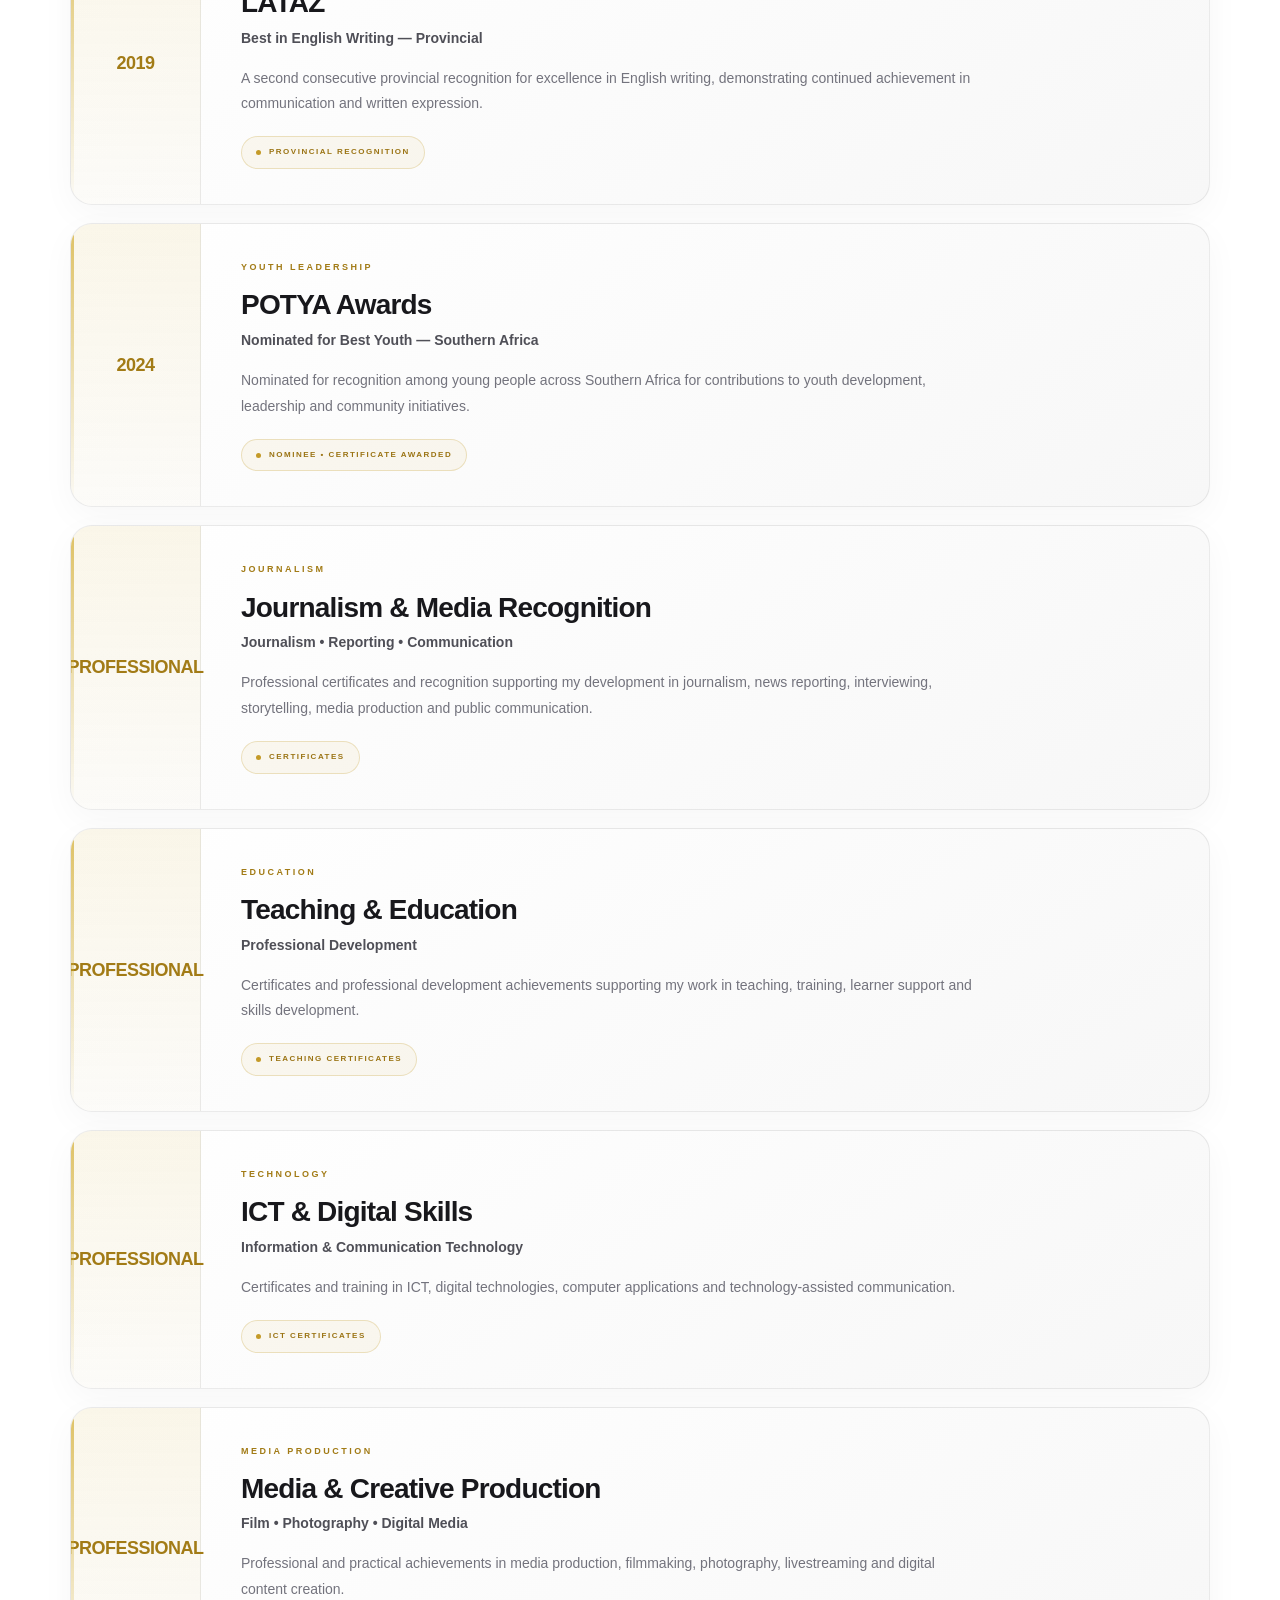
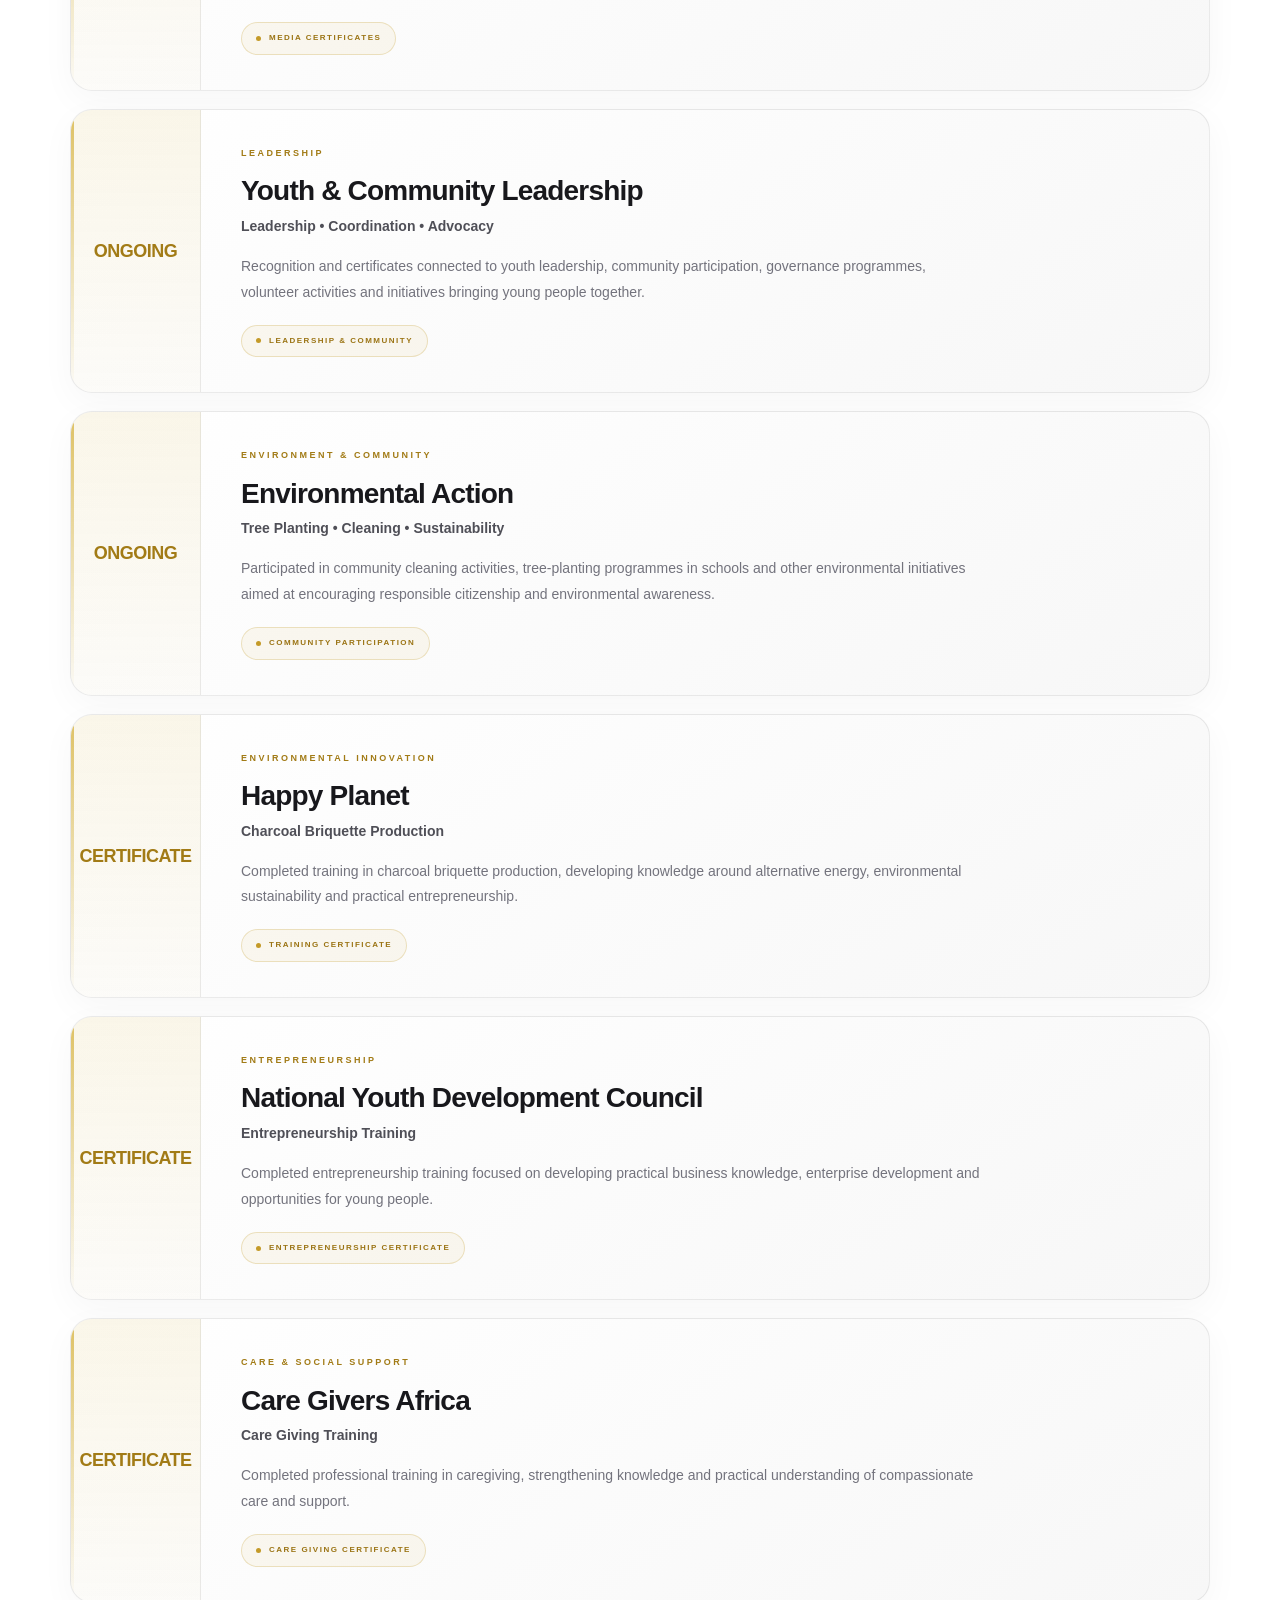
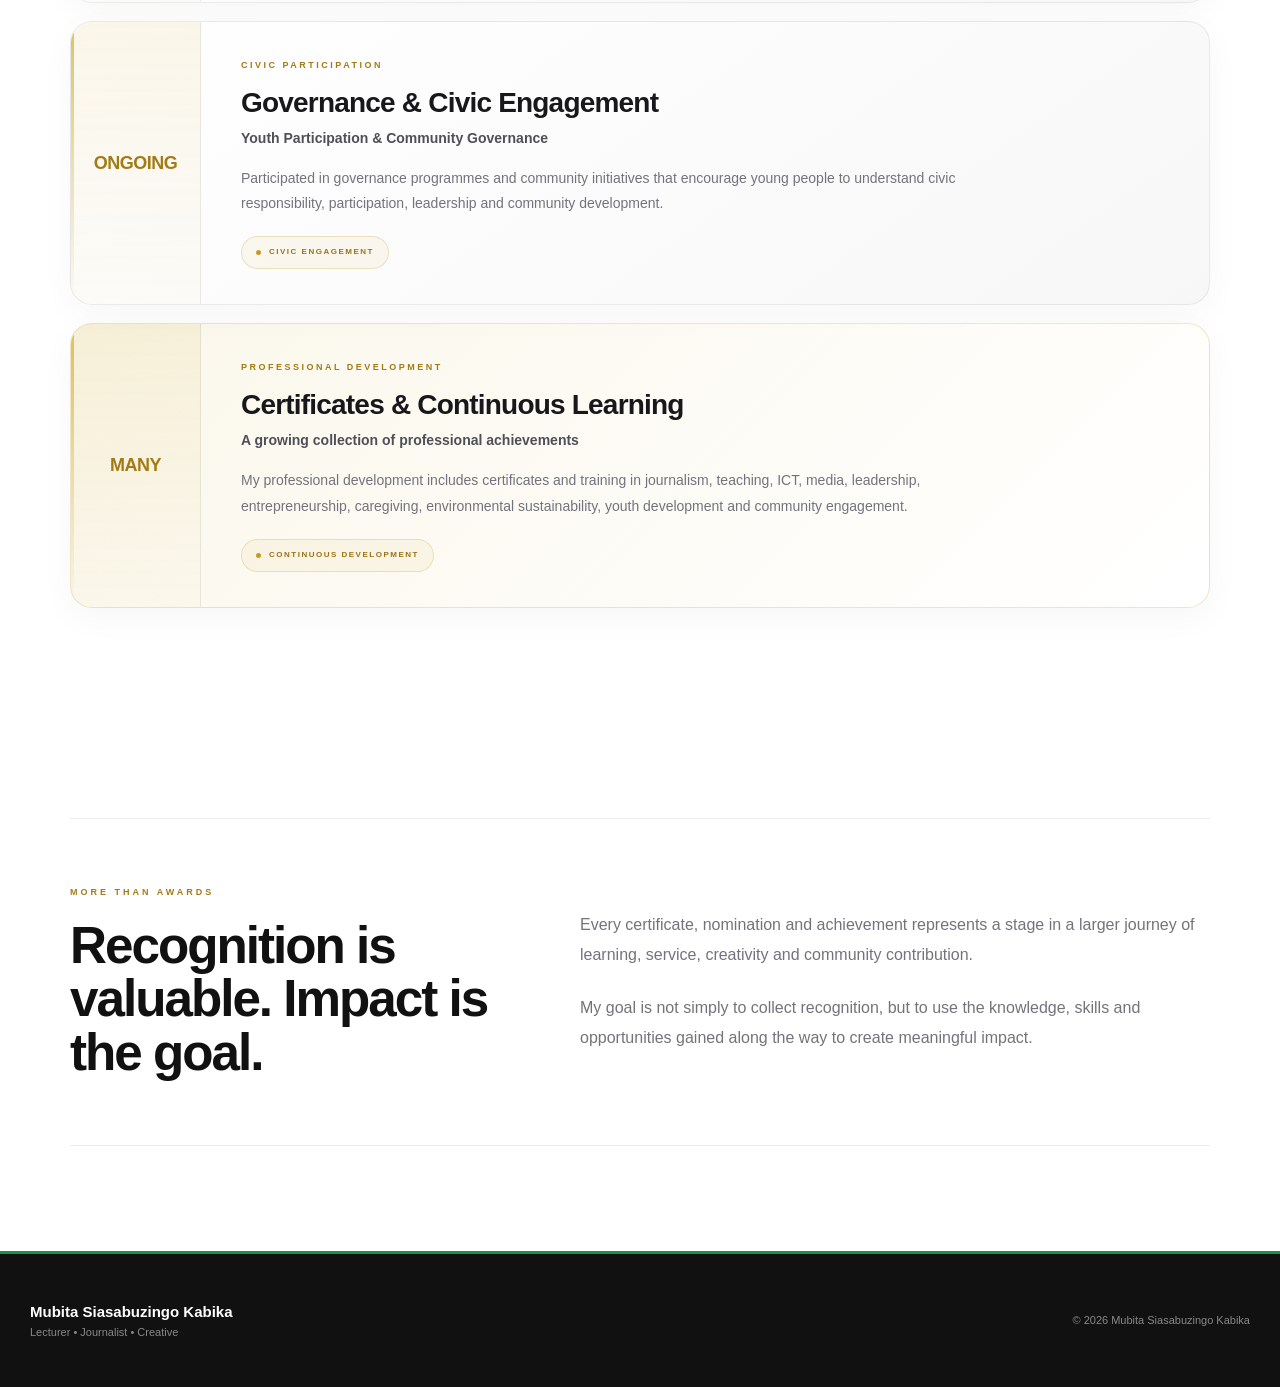
==== commit 94f3dc41: "awards.html" ====
--- a/awards.html
+++ b/awards.html
@@ -754,13 +754,11 @@
     }
 
 </style>
-```
 
 </head>
 
 <body>
 
-```
 <!-- =====================================================
      HEADER / NAVIGATION
 ===================================================== -->
